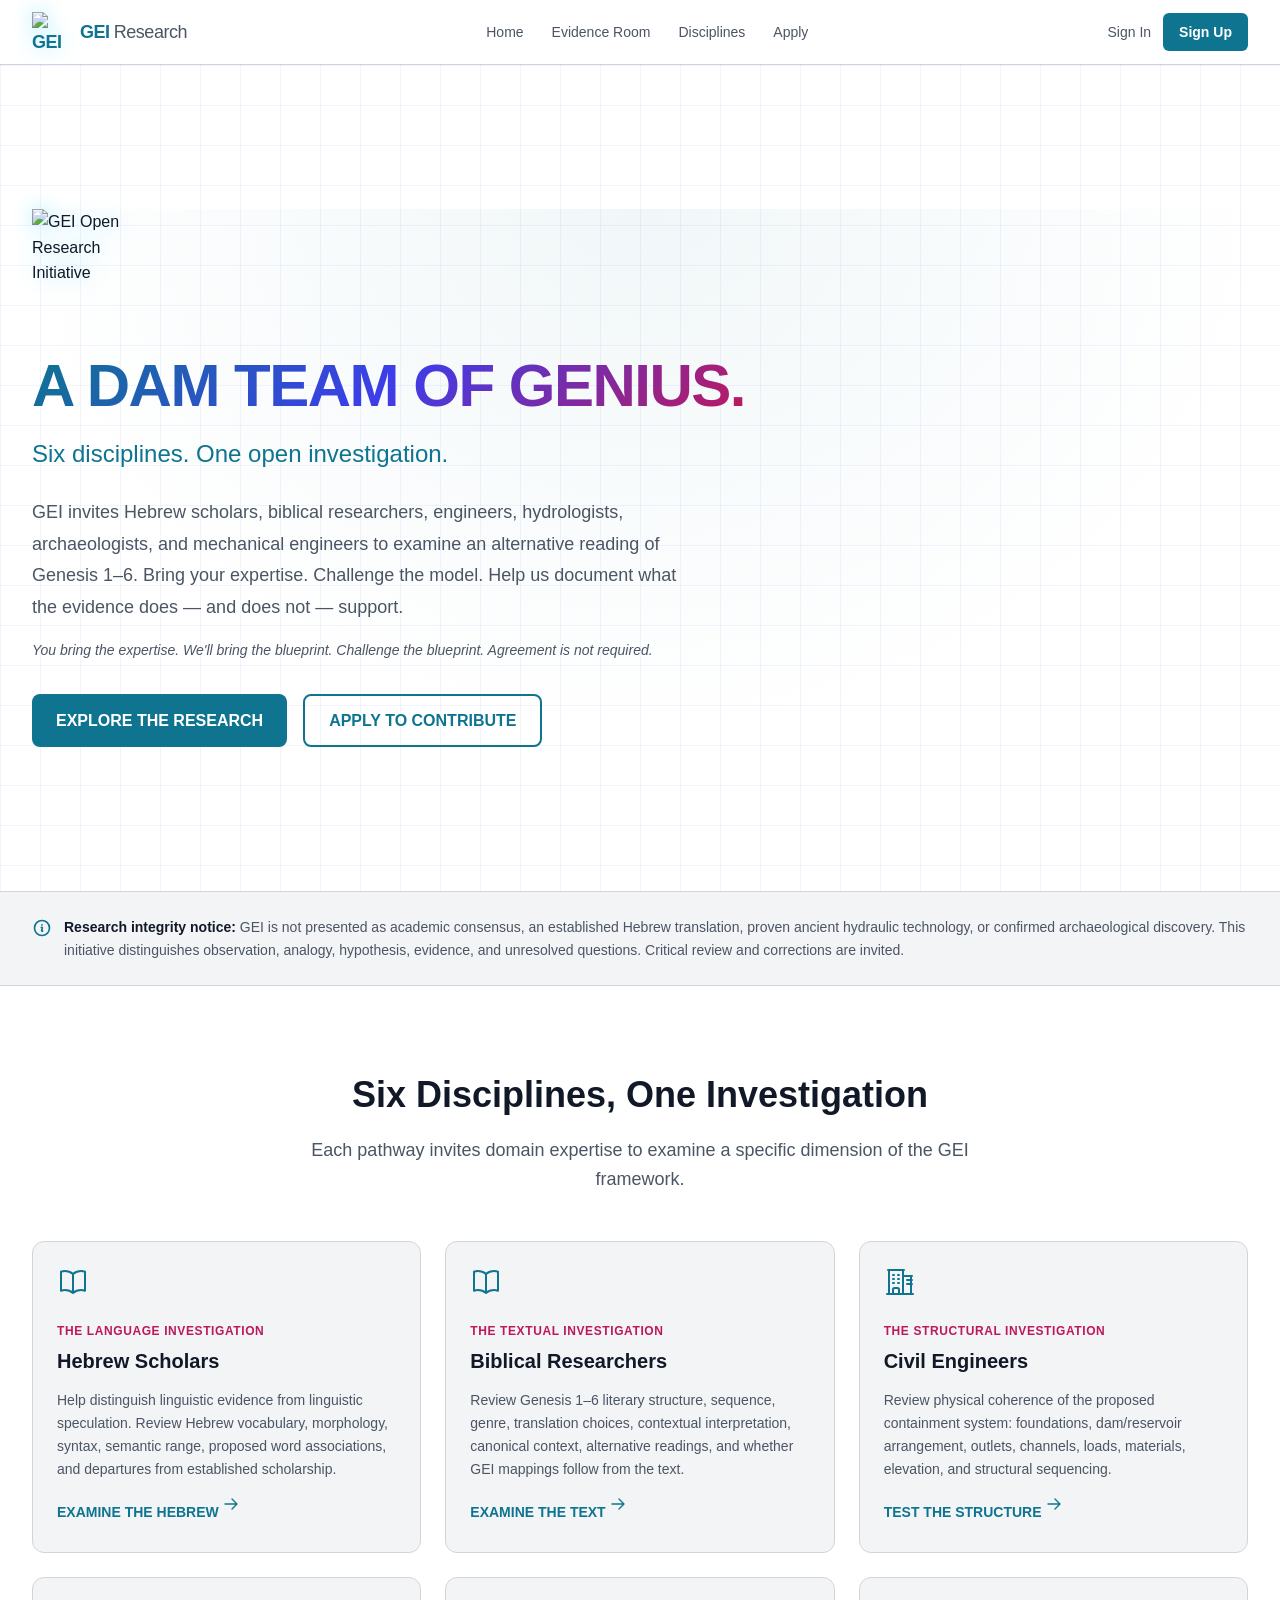
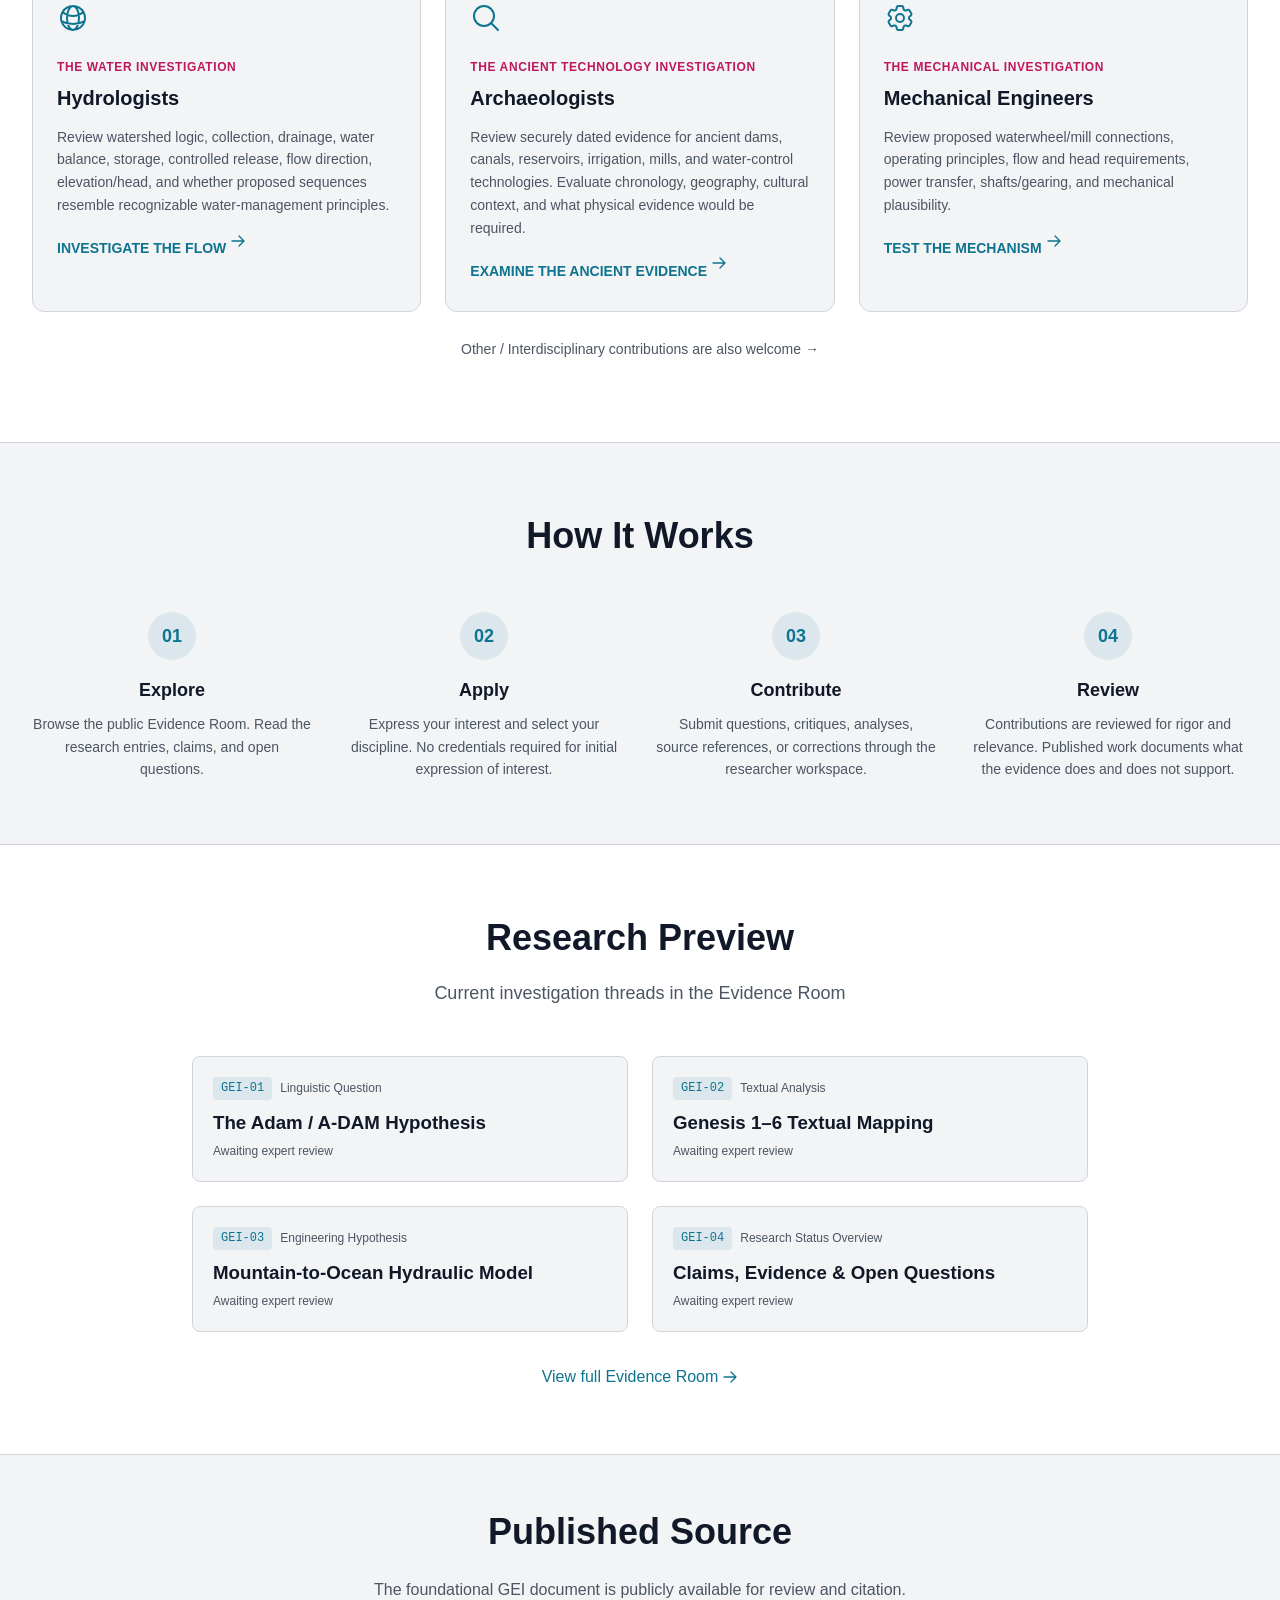
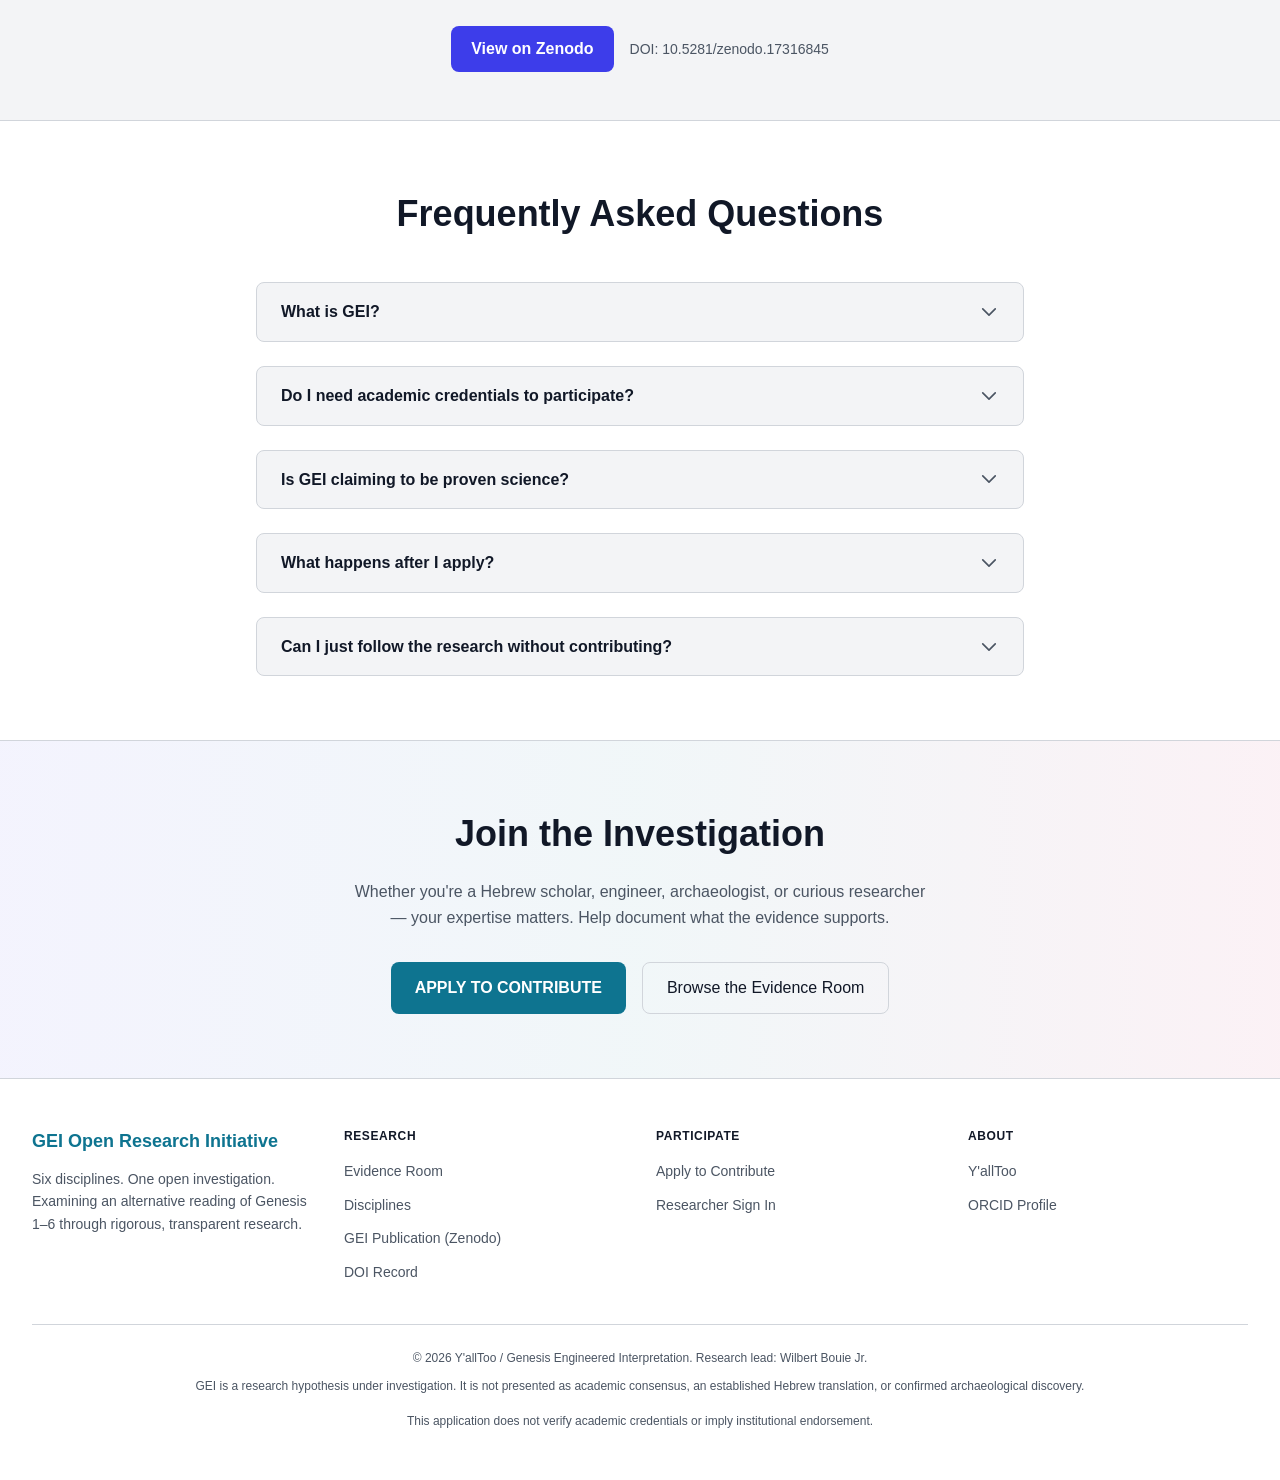
==== index.html @ 79cf3ca1 "Update fmt.Println message from 'Hello' to 'Goodbye'" ====
<!DOCTYPE html>
<html lang="en">
<head>
<meta charset="UTF-8">
<meta name="viewport" content="width=device-width, initial-scale=1.0">
<title>GEI Open Research Initiative</title>
<meta name="description" content="Six disciplines. One open investigation. GEI invites Hebrew scholars, biblical researchers, engineers, hydrologists, archaeologists, and mechanical engineers to examine an alternative reading of Genesis 1-6.">
<style>
*,*::before,*::after{box-sizing:border-box;margin:0;padding:0}
:root{
  --gei-cyan:#0e7490;--gei-blue:#3d3dea;--gei-magenta:#be185d;--gei-soft-pink:#ec4899;
  --gei-near-black:#ffffff;--gei-dark-navy:#f9fafb;--gei-surface:#f3f4f6;
  --gei-surface-light:#e5e7eb;--gei-border:#d1d5db;--gei-text:#111827;--gei-text-muted:#4b5563;
}
body{background:var(--gei-near-black);color:var(--gei-text);font-family:Arial,Helvetica,sans-serif;line-height:1.6;min-height:100vh;display:flex;flex-direction:column}
a{color:inherit;text-decoration:none}
img{max-width:100%;height:auto;display:block}

/* Layout */
.container{max-width:1280px;margin:0 auto;padding:0 1rem}
@media(min-width:640px){.container{padding:0 1.5rem}}
@media(min-width:1024px){.container{padding:0 2rem}}

/* Header */
.header{position:sticky;top:0;z-index:50;background:rgba(255,255,255,.95);backdrop-filter:blur(8px);border-bottom:1px solid var(--gei-border)}
.header-inner{display:flex;align-items:center;justify-content:space-between;height:4rem}
.header-brand{display:flex;align-items:center;gap:.5rem;color:var(--gei-cyan);font-weight:700;font-size:1.125rem;letter-spacing:-.025em}
.header-brand-sub{color:var(--gei-text-muted);font-weight:400;margin-left:.25rem;display:none}
@media(min-width:640px){.header-brand-sub{display:inline}}
.nav{display:none;align-items:center;gap:.25rem}
@media(min-width:768px){.nav{display:flex}}
.nav a{padding:.5rem .75rem;border-radius:.375rem;font-size:.875rem;font-weight:500;color:var(--gei-text-muted);transition:color .15s,background .15s}
.nav a:hover{color:var(--gei-text);background:var(--gei-surface-light)}
.header-auth{display:none;align-items:center;gap:.75rem}
@media(min-width:768px){.header-auth{display:flex}}
.btn-sign-up{padding:.5rem 1rem;background:var(--gei-cyan);color:#fff;font-size:.875rem;font-weight:600;border-radius:.375rem;transition:opacity .15s}
.btn-sign-up:hover{opacity:.9}
.mobile-toggle{display:flex;padding:.5rem;color:var(--gei-text-muted);background:none;border:none;cursor:pointer}
@media(min-width:768px){.mobile-toggle{display:none}}
.mobile-nav{display:none;padding-bottom:1rem;border-top:1px solid var(--gei-border);margin-top:.5rem;padding-top:.5rem}
.mobile-nav.open{display:block}
@media(min-width:768px){.mobile-nav{display:none!important}}
.mobile-nav a{display:block;padding:.5rem .75rem;border-radius:.375rem;font-size:.875rem;font-weight:500;color:var(--gei-text-muted)}
.mobile-nav a:hover{color:var(--gei-text)}
.mobile-auth{margin-top:.75rem;padding-top:.75rem;border-top:1px solid var(--gei-border);display:flex;flex-direction:column;gap:.5rem;padding-left:.75rem;padding-right:.75rem}

/* Blueprint grid */
.blueprint-grid{
  background-image:linear-gradient(rgba(61,61,234,.06) 1px,transparent 1px),linear-gradient(90deg,rgba(61,61,234,.06) 1px,transparent 1px);
  background-size:40px 40px;
}
.flow-lines{position:relative}
.flow-lines::before{content:"";position:absolute;inset:0;background:radial-gradient(ellipse at 50% 0%,rgba(14,116,144,.06) 0%,transparent 70%);pointer-events:none}

/* Gradient text */
.gradient-text{
  background:linear-gradient(135deg,#0e7490,#3d3dea,#be185d);
  -webkit-background-clip:text;-webkit-text-fill-color:transparent;background-clip:text;
}

/* Hero */
.hero{position:relative;overflow:hidden;padding:5rem 0}
@media(min-width:640px){.hero{padding:7rem 0}}
@media(min-width:1024px){.hero{padding:9rem 0}}
.hero-content{max-width:48rem;position:relative;z-index:1}
.hero h1{font-size:2.25rem;font-weight:700;letter-spacing:-.025em;line-height:1.1}
@media(min-width:640px){.hero h1{font-size:3rem}}
@media(min-width:1024px){.hero h1{font-size:3.75rem}}
.hero-sub{margin-top:1rem;font-size:1.25rem;color:var(--gei-cyan);font-weight:500}
@media(min-width:640px){.hero-sub{font-size:1.5rem}}
.hero-desc{margin-top:1.5rem;font-size:1.125rem;color:var(--gei-text-muted);line-height:1.75;max-width:42rem}
.hero-note{margin-top:1rem;font-size:.875rem;color:var(--gei-text-muted);font-style:italic}
.hero-actions{margin-top:2rem;display:flex;flex-direction:column;gap:1rem}
@media(min-width:640px){.hero-actions{flex-direction:row}}
.btn-primary{display:inline-flex;align-items:center;justify-content:center;padding:.75rem 1.5rem;background:var(--gei-cyan);color:#fff;font-weight:700;border-radius:.5rem;transition:opacity .15s;font-size:1rem;border:none;cursor:pointer}
.btn-primary:hover{opacity:.9}
.btn-outline{display:inline-flex;align-items:center;justify-content:center;padding:.75rem 1.5rem;border:2px solid var(--gei-cyan);color:var(--gei-cyan);font-weight:700;border-radius:.5rem;transition:background .15s;font-size:1rem;background:none;cursor:pointer}
.btn-outline:hover{background:rgba(47,210,255,.1)}

/* Integrity notice */
.integrity{background:var(--gei-surface);border-top:1px solid var(--gei-border);border-bottom:1px solid var(--gei-border);padding:1.5rem 0}
.integrity-inner{display:flex;align-items:flex-start;gap:.75rem}
.integrity-inner svg{flex-shrink:0;margin-top:.125rem}
.integrity-inner p{font-size:.875rem;color:var(--gei-text-muted)}
.integrity-inner strong{color:var(--gei-text)}

/* Disciplines grid */
.disciplines{padding:4rem 0}
@media(min-width:640px){.disciplines{padding:5rem 0}}
.section-title{font-size:1.875rem;font-weight:700;text-align:center}
@media(min-width:640px){.section-title{font-size:2.25rem}}
.section-sub{margin-top:.75rem;color:var(--gei-text-muted);font-size:1.125rem;max-width:42rem;margin-left:auto;margin-right:auto;text-align:center}
.grid-3{display:grid;grid-template-columns:1fr;gap:1.5rem;margin-top:3rem}
@media(min-width:640px){.grid-3{grid-template-columns:repeat(2,1fr)}}
@media(min-width:1024px){.grid-3{grid-template-columns:repeat(3,1fr)}}
.discipline-card{display:block;background:var(--gei-surface);border:1px solid var(--gei-border);border-radius:.75rem;padding:1.5rem;transition:transform .2s,box-shadow .2s,border-color .2s}
.discipline-card:hover{transform:translateY(-2px);box-shadow:0 4px 20px rgba(14,116,144,.15);border-color:rgba(14,116,144,.5)}
.discipline-card svg{color:var(--gei-cyan);margin-bottom:1rem}
.discipline-card .subtitle{font-size:.75rem;font-weight:600;text-transform:uppercase;letter-spacing:.05em;color:var(--gei-magenta);margin-bottom:.25rem}
.discipline-card h3{font-size:1.25rem;font-weight:700;margin-bottom:.75rem}
.discipline-card p{font-size:.875rem;color:var(--gei-text-muted);line-height:1.625;margin-bottom:1rem}
.discipline-card .cta{display:inline-flex;align-items:center;font-size:.875rem;font-weight:600;color:var(--gei-cyan)}
.discipline-card:hover .cta{text-decoration:underline}
.discipline-card .cta svg{width:1rem;height:1rem;margin-left:.25rem}
.other-link{text-align:center;margin-top:1.5rem;font-size:.875rem;color:var(--gei-text-muted);transition:color .15s}
.other-link:hover{color:var(--gei-cyan)}

/* How it works */
.how-it-works{padding:4rem 0;background:var(--gei-surface);border-top:1px solid var(--gei-border);border-bottom:1px solid var(--gei-border)}
.steps{display:grid;grid-template-columns:1fr;gap:2rem;margin-top:3rem}
@media(min-width:768px){.steps{grid-template-columns:repeat(4,1fr)}}
.step{text-align:center}
.step-num{display:inline-flex;align-items:center;justify-content:center;width:3rem;height:3rem;border-radius:50%;background:rgba(14,116,144,.1);color:var(--gei-cyan);font-weight:700;font-size:1.125rem;margin-bottom:1rem}
.step h3{font-size:1.125rem;font-weight:600;margin-bottom:.5rem}
.step p{font-size:.875rem;color:var(--gei-text-muted)}

/* Research preview */
.research-preview{padding:4rem 0}
.grid-2{display:grid;grid-template-columns:1fr;gap:1.5rem;max-width:56rem;margin:3rem auto 0}
@media(min-width:768px){.grid-2{grid-template-columns:repeat(2,1fr)}}
.research-card{display:block;background:var(--gei-surface);border:1px solid var(--gei-border);border-radius:.5rem;padding:1.25rem;transition:border-color .15s}
.research-card:hover{border-color:rgba(14,116,144,.5)}
.research-card-header{display:flex;align-items:center;gap:.5rem;margin-bottom:.5rem}
.research-card-code{font-size:.75rem;font-family:monospace;background:rgba(14,116,144,.1);color:var(--gei-cyan);padding:.125rem .5rem;border-radius:.25rem}
.research-card-cat{font-size:.75rem;color:var(--gei-text-muted)}
.research-card h3{font-weight:600}
.research-card .status{font-size:.75rem;color:var(--gei-text-muted);margin-top:.25rem}
.view-all{text-align:center;margin-top:2rem}
.view-all a{display:inline-flex;align-items:center;color:var(--gei-cyan);font-weight:500}
.view-all a:hover{text-decoration:underline}
.view-all svg{width:1rem;height:1rem;margin-left:.25rem}

/* Publication */
.publication{padding:3rem 0;background:var(--gei-surface);border-top:1px solid var(--gei-border);border-bottom:1px solid var(--gei-border);text-align:center}
.publication p{color:var(--gei-text-muted);margin-bottom:1.5rem}
.pub-links{display:flex;flex-direction:column;align-items:center;justify-content:center;gap:1rem}
@media(min-width:640px){.pub-links{flex-direction:row}}
.btn-blue{display:inline-flex;align-items:center;padding:.625rem 1.25rem;background:var(--gei-blue);color:#fff;font-weight:600;border-radius:.5rem;transition:opacity .15s}
.btn-blue:hover{opacity:.9}
.doi-link{font-size:.875rem;color:var(--gei-text-muted);transition:color .15s}
.doi-link:hover{color:var(--gei-cyan)}

/* FAQ */
.faq{padding:4rem 0}
.faq-list{max-width:48rem;margin:2.5rem auto 0;display:flex;flex-direction:column;gap:1.5rem}
details{background:var(--gei-surface);border:1px solid var(--gei-border);border-radius:.5rem;overflow:hidden}
summary{display:flex;align-items:center;justify-content:space-between;padding:1rem 1.5rem;cursor:pointer;font-weight:600;color:var(--gei-text);transition:color .15s;list-style:none}
summary::-webkit-details-marker{display:none}
summary:hover{color:var(--gei-cyan)}
summary svg{width:1.25rem;height:1.25rem;color:var(--gei-text-muted);flex-shrink:0;margin-left:.5rem;transition:transform .2s}
details[open] summary svg{transform:rotate(180deg)}
details .answer{padding:0 1.5rem 1rem;font-size:.875rem;color:var(--gei-text-muted);line-height:1.625}

/* Final CTA */
.final-cta{padding:4rem 0;background:linear-gradient(to right,rgba(61,61,234,.06),rgba(14,116,144,.06),rgba(190,24,93,.06));border-top:1px solid var(--gei-border);text-align:center}
.final-cta p{color:var(--gei-text-muted);margin-bottom:2rem;max-width:36rem;margin-left:auto;margin-right:auto}
.final-cta h2{margin-bottom:1rem}
.final-actions{display:flex;flex-direction:column;gap:1rem;justify-content:center}
@media(min-width:640px){.final-actions{flex-direction:row}}
.btn-ghost{display:inline-flex;align-items:center;justify-content:center;padding:.75rem 1.5rem;border:1px solid var(--gei-border);color:var(--gei-text);font-weight:500;border-radius:.5rem;transition:background .15s;background:none}
.btn-ghost:hover{background:var(--gei-surface)}

/* Footer */
.footer{background:var(--gei-near-black);border-top:1px solid var(--gei-border);margin-top:auto;padding:3rem 0}
.footer-grid{display:grid;grid-template-columns:1fr;gap:2rem}
@media(min-width:640px){.footer-grid{grid-template-columns:repeat(2,1fr)}}
@media(min-width:1024px){.footer-grid{grid-template-columns:repeat(4,1fr)}}
.footer h3{color:var(--gei-cyan);font-weight:700;font-size:1.125rem;margin-bottom:.75rem}
.footer h4{color:var(--gei-text);font-weight:600;font-size:.75rem;text-transform:uppercase;letter-spacing:.05em;margin-bottom:.75rem}
.footer p,.footer a{font-size:.875rem;color:var(--gei-text-muted);line-height:1.625}
.footer ul{list-style:none;display:flex;flex-direction:column;gap:.5rem}
.footer a:hover{color:var(--gei-cyan)}
.footer-bottom{margin-top:2.5rem;padding-top:1.5rem;border-top:1px solid var(--gei-border)}
.footer-bottom p{font-size:.75rem;color:var(--gei-text-muted);text-align:center}
.footer-bottom a{color:var(--gei-cyan)}
.footer-bottom a:hover{text-decoration:underline}

/* Logo */
.logo{display:inline-flex;align-items:center;justify-content:center;flex-shrink:0}
.logo img{object-fit:contain}
.logo-sm img{width:40px;height:40px}
.logo-lg img{width:120px;height:120px}

/* Logo animations */
@keyframes glow-pulse{
  0%,100%{filter:drop-shadow(0 0 6px rgba(47,210,255,.3));transform:scale(1)}
  50%{filter:drop-shadow(0 0 20px rgba(47,210,255,.8));transform:scale(1.04)}
}
@keyframes float{
  0%,100%{transform:translateY(0)}
  50%{transform:translateY(-8px)}
}
@keyframes shimmer{
  0%,100%{filter:drop-shadow(0 0 4px rgba(243,16,186,.3)) brightness(1)}
  50%{filter:drop-shadow(0 0 16px rgba(243,16,186,.7)) brightness(1.15)}
}
@keyframes breathe{
  0%,100%{transform:scale(1);filter:drop-shadow(0 0 4px rgba(61,61,234,.3))}
  50%{transform:scale(1.06);filter:drop-shadow(0 0 14px rgba(61,61,234,.6))}
}
@keyframes slide-up{
  0%{transform:translateY(24px);opacity:0}
  100%{transform:translateY(0);opacity:1}
}
@keyframes water-glint{
  0%,100%{transform:translateY(0) scale(1);filter:drop-shadow(0 0 5px rgba(47,210,255,.24))}
  50%{transform:translateY(-3px) scale(1.025);filter:drop-shadow(0 0 15px rgba(47,210,255,.58))}
}
@keyframes halo-drift{
  0%,100%{transform:translateY(0) rotate(-1deg);filter:drop-shadow(0 0 5px rgba(61,61,234,.28))}
  50%{transform:translateY(-4px) rotate(1deg);filter:drop-shadow(0 0 13px rgba(255,157,242,.42))}
}
@keyframes ripple-breathe{
  0%,100%{transform:scale(1);filter:drop-shadow(0 0 4px rgba(47,210,255,.2))}
  50%{transform:scale(1.035);filter:drop-shadow(0 0 17px rgba(47,210,255,.52))}
}
@media(prefers-reduced-motion:reduce){
  [data-logo-effect]{animation:none!important;transform:none!important;transition:none!important;filter:none!important}
}

/* Scrollbar */
::-webkit-scrollbar{width:8px}
::-webkit-scrollbar-track{background:#f9fafb}
::-webkit-scrollbar-thumb{background:#d1d5db;border-radius:4px}
::-webkit-scrollbar-thumb:hover{background:#9ca3af}
</style>
</head>
<body>

<!-- Header -->
<header class="header">
  <div class="container header-inner">
    <a href="#" class="header-brand">
      <span class="logo logo-sm" data-logo-effect="pending"><img src="https://assets.zyrosite.com/YZ9jg46Bljs5wOZR/gei-open-research-YdUCaa1Wafpd7vkJ.png" alt="GEI Logo" width="40" height="40"></span>
      <span>GEI<span class="header-brand-sub">Research</span></span>
    </a>
    <nav class="nav">
      <a href="#">Home</a>
      <a href="#research-preview">Evidence Room</a>
      <a href="#disciplines">Disciplines</a>
      <a href="#final-cta">Apply</a>
    </nav>
    <div class="header-auth">
      <a href="#" style="font-size:.875rem;color:var(--gei-text-muted)">Sign In</a>
      <a href="#" class="btn-sign-up">Sign Up</a>
    </div>
    <button class="mobile-toggle" aria-label="Toggle menu" onclick="document.getElementById('mobile-nav').classList.toggle('open')">
      <svg width="24" height="24" fill="none" viewBox="0 0 24 24" stroke="currentColor"><path stroke-linecap="round" stroke-linejoin="round" stroke-width="2" d="M4 6h16M4 12h16M4 18h16"/></svg>
    </button>
  </div>
  <div class="container">
    <nav id="mobile-nav" class="mobile-nav">
      <a href="#">Home</a>
      <a href="#research-preview">Evidence Room</a>
      <a href="#disciplines">Disciplines</a>
      <a href="#final-cta">Apply</a>
      <div class="mobile-auth">
        <a href="#" style="font-size:.875rem;color:var(--gei-text-muted)">Sign In</a>
        <a href="#" class="btn-sign-up" style="text-align:center">Sign Up</a>
      </div>
    </nav>
  </div>
</header>

<main>
  <!-- Hero -->
  <section class="hero blueprint-grid">
    <div class="flow-lines">
      <div class="container">
        <div class="hero-content">
          <div style="margin-bottom:1.5rem">
            <span class="logo logo-lg" data-logo-effect="pending"><img src="https://assets.zyrosite.com/YZ9jg46Bljs5wOZR/gei-open-research-YdUCaa1Wafpd7vkJ.png" alt="GEI Open Research Initiative" width="120" height="120"></span>
          </div>
          <h1><span class="gradient-text">A DAM TEAM OF GENIUS.</span></h1>
          <p class="hero-sub">Six disciplines. One open investigation.</p>
          <p class="hero-desc">GEI invites Hebrew scholars, biblical researchers, engineers, hydrologists, archaeologists, and mechanical engineers to examine an alternative reading of Genesis 1&ndash;6. Bring your expertise. Challenge the model. Help us document what the evidence does &mdash; and does not &mdash; support.</p>
          <p class="hero-note">You bring the expertise. We'll bring the blueprint. Challenge the blueprint. Agreement is not required.</p>
          <div class="hero-actions">
            <a href="#research-preview" class="btn-primary">EXPLORE THE RESEARCH</a>
            <a href="#final-cta" class="btn-outline">APPLY TO CONTRIBUTE</a>
          </div>
        </div>
      </div>
    </div>
  </section>

  <!-- Integrity Notice -->
  <section class="integrity">
    <div class="container">
      <div class="integrity-inner">
        <svg width="20" height="20" fill="none" viewBox="0 0 24 24" stroke="#0e7490" stroke-width="2"><path stroke-linecap="round" stroke-linejoin="round" d="M11.25 11.25l.041-.02a.75.75 0 011.063.852l-.708 2.836a.75.75 0 001.063.853l.041-.021M21 12a9 9 0 11-18 0 9 9 0 0118 0zm-9-3.75h.008v.008H12V8.25z"/></svg>
        <p><strong>Research integrity notice:</strong> GEI is not presented as academic consensus, an established Hebrew translation, proven ancient hydraulic technology, or confirmed archaeological discovery. This initiative distinguishes observation, analogy, hypothesis, evidence, and unresolved questions. Critical review and corrections are invited.</p>
      </div>
    </div>
  </section>

  <!-- Six Disciplines -->
  <section class="disciplines" id="disciplines">
    <div class="container">
      <h2 class="section-title">Six Disciplines, One Investigation</h2>
      <p class="section-sub">Each pathway invites domain expertise to examine a specific dimension of the GEI framework.</p>
      <div class="grid-3">

        <a href="#final-cta" class="discipline-card">
          <svg width="32" height="32" fill="none" viewBox="0 0 24 24" stroke="currentColor" stroke-width="1.5"><path stroke-linecap="round" stroke-linejoin="round" d="M12 6.042A8.967 8.967 0 006 3.75c-1.052 0-2.062.18-3 .512v14.25A8.987 8.987 0 016 18c2.305 0 4.408.867 6 2.292m0-14.25a8.966 8.966 0 016-2.292c1.052 0 2.062.18 3 .512v14.25A8.987 8.987 0 0018 18a8.967 8.967 0 00-6 2.292m0-14.25v14.25"/></svg>
          <p class="subtitle">THE LANGUAGE INVESTIGATION</p>
          <h3>Hebrew Scholars</h3>
          <p>Help distinguish linguistic evidence from linguistic speculation. Review Hebrew vocabulary, morphology, syntax, semantic range, proposed word associations, and departures from established scholarship.</p>
          <span class="cta">EXAMINE THE HEBREW <svg viewBox="0 0 24 24" fill="none" stroke="currentColor" stroke-width="2"><path stroke-linecap="round" stroke-linejoin="round" d="M13.5 4.5L21 12m0 0l-7.5 7.5M21 12H3"/></svg></span>
        </a>

        <a href="#final-cta" class="discipline-card">
          <svg width="32" height="32" fill="none" viewBox="0 0 24 24" stroke="currentColor" stroke-width="1.5"><path stroke-linecap="round" stroke-linejoin="round" d="M12 6.042A8.967 8.967 0 006 3.75c-1.052 0-2.062.18-3 .512v14.25A8.987 8.987 0 016 18c2.305 0 4.408.867 6 2.292m0-14.25a8.966 8.966 0 016-2.292c1.052 0 2.062.18 3 .512v14.25A8.987 8.987 0 0018 18a8.967 8.967 0 00-6 2.292m0-14.25v14.25"/></svg>
          <p class="subtitle">THE TEXTUAL INVESTIGATION</p>
          <h3>Biblical Researchers</h3>
          <p>Review Genesis 1&ndash;6 literary structure, sequence, genre, translation choices, contextual interpretation, canonical context, alternative readings, and whether GEI mappings follow from the text.</p>
          <span class="cta">EXAMINE THE TEXT <svg viewBox="0 0 24 24" fill="none" stroke="currentColor" stroke-width="2"><path stroke-linecap="round" stroke-linejoin="round" d="M13.5 4.5L21 12m0 0l-7.5 7.5M21 12H3"/></svg></span>
        </a>

        <a href="#final-cta" class="discipline-card">
          <svg width="32" height="32" fill="none" viewBox="0 0 24 24" stroke="currentColor" stroke-width="1.5"><path stroke-linecap="round" stroke-linejoin="round" d="M2.25 21h19.5m-18-18v18m10.5-18v18m6-13.5V21M6.75 6.75h.75m-.75 3h.75m-.75 3h.75m3-6h.75m-.75 3h.75m-.75 3h.75M6.75 21v-3.375c0-.621.504-1.125 1.125-1.125h2.25c.621 0 1.125.504 1.125 1.125V21M3 3h12m-.75 4.5H21m-3.75 3H21m-3.75 3H21"/></svg>
          <p class="subtitle">THE STRUCTURAL INVESTIGATION</p>
          <h3>Civil Engineers</h3>
          <p>Review physical coherence of the proposed containment system: foundations, dam/reservoir arrangement, outlets, channels, loads, materials, elevation, and structural sequencing.</p>
          <span class="cta">TEST THE STRUCTURE <svg viewBox="0 0 24 24" fill="none" stroke="currentColor" stroke-width="2"><path stroke-linecap="round" stroke-linejoin="round" d="M13.5 4.5L21 12m0 0l-7.5 7.5M21 12H3"/></svg></span>
        </a>

        <a href="#final-cta" class="discipline-card">
          <svg width="32" height="32" fill="none" viewBox="0 0 24 24" stroke="currentColor" stroke-width="1.5"><path stroke-linecap="round" stroke-linejoin="round" d="M12 21a9.004 9.004 0 008.716-6.747M12 21a9.004 9.004 0 01-8.716-6.747M12 21c2.485 0 4.5-4.03 4.5-9S14.485 3 12 3m0 18c-2.485 0-4.5-4.03-4.5-9S9.515 3 12 3m0 0a8.997 8.997 0 017.843 4.582M12 3a8.997 8.997 0 00-7.843 4.582m15.686 0A11.953 11.953 0 0112 10.5c-2.998 0-5.74-1.1-7.843-2.918m15.686 0A8.959 8.959 0 0121 12c0 .778-.099 1.533-.284 2.253m0 0A17.919 17.919 0 0112 16.5a17.92 17.92 0 01-8.716-2.247m0 0A9.015 9.015 0 013 12c0-1.605.42-3.113 1.157-4.418"/></svg>
          <p class="subtitle">THE WATER INVESTIGATION</p>
          <h3>Hydrologists</h3>
          <p>Review watershed logic, collection, drainage, water balance, storage, controlled release, flow direction, elevation/head, and whether proposed sequences resemble recognizable water-management principles.</p>
          <span class="cta">INVESTIGATE THE FLOW <svg viewBox="0 0 24 24" fill="none" stroke="currentColor" stroke-width="2"><path stroke-linecap="round" stroke-linejoin="round" d="M13.5 4.5L21 12m0 0l-7.5 7.5M21 12H3"/></svg></span>
        </a>

        <a href="#final-cta" class="discipline-card">
          <svg width="32" height="32" fill="none" viewBox="0 0 24 24" stroke="currentColor" stroke-width="1.5"><path stroke-linecap="round" stroke-linejoin="round" d="M21 21l-5.197-5.197m0 0A7.5 7.5 0 105.196 5.196a7.5 7.5 0 0010.607 10.607z"/></svg>
          <p class="subtitle">THE ANCIENT TECHNOLOGY INVESTIGATION</p>
          <h3>Archaeologists</h3>
          <p>Review securely dated evidence for ancient dams, canals, reservoirs, irrigation, mills, and water-control technologies. Evaluate chronology, geography, cultural context, and what physical evidence would be required.</p>
          <span class="cta">EXAMINE THE ANCIENT EVIDENCE <svg viewBox="0 0 24 24" fill="none" stroke="currentColor" stroke-width="2"><path stroke-linecap="round" stroke-linejoin="round" d="M13.5 4.5L21 12m0 0l-7.5 7.5M21 12H3"/></svg></span>
        </a>

        <a href="#final-cta" class="discipline-card">
          <svg width="32" height="32" fill="none" viewBox="0 0 24 24" stroke="currentColor" stroke-width="1.5"><path stroke-linecap="round" stroke-linejoin="round" d="M9.594 3.94c.09-.542.56-.94 1.11-.94h2.593c.55 0 1.02.398 1.11.94l.213 1.281c.063.374.313.686.645.87.074.04.147.083.22.127.325.196.72.257 1.075.124l1.217-.456a1.125 1.125 0 011.37.49l1.296 2.247a1.125 1.125 0 01-.26 1.431l-1.003.827c-.293.241-.438.613-.43.992a7.723 7.723 0 010 .255c-.008.378.137.75.43.991l1.004.827c.424.35.534.955.26 1.43l-1.298 2.247a1.125 1.125 0 01-1.369.491l-1.217-.456c-.355-.133-.75-.072-1.076.124a6.47 6.47 0 01-.22.128c-.331.183-.581.495-.644.869l-.213 1.281c-.09.543-.56.941-1.11.941h-2.594c-.55 0-1.019-.398-1.11-.94l-.213-1.281c-.062-.374-.312-.686-.644-.87a6.52 6.52 0 01-.22-.127c-.325-.196-.72-.257-1.076-.124l-1.217.456a1.125 1.125 0 01-1.369-.49l-1.297-2.247a1.125 1.125 0 01.26-1.431l1.004-.827c.292-.24.437-.613.43-.991a6.932 6.932 0 010-.255c.007-.38-.138-.751-.43-.992l-1.004-.827a1.125 1.125 0 01-.26-1.43l1.297-2.247a1.125 1.125 0 011.37-.491l1.216.456c.356.133.751.072 1.076-.124.072-.044.146-.086.22-.128.332-.183.582-.495.644-.869l.214-1.28z"/><path stroke-linecap="round" stroke-linejoin="round" d="M15 12a3 3 0 11-6 0 3 3 0 016 0z"/></svg>
          <p class="subtitle">THE MECHANICAL INVESTIGATION</p>
          <h3>Mechanical Engineers</h3>
          <p>Review proposed waterwheel/mill connections, operating principles, flow and head requirements, power transfer, shafts/gearing, and mechanical plausibility.</p>
          <span class="cta">TEST THE MECHANISM <svg viewBox="0 0 24 24" fill="none" stroke="currentColor" stroke-width="2"><path stroke-linecap="round" stroke-linejoin="round" d="M13.5 4.5L21 12m0 0l-7.5 7.5M21 12H3"/></svg></span>
        </a>

      </div>
      <div style="text-align:center;margin-top:1.5rem">
        <a href="#final-cta" class="other-link">Other / Interdisciplinary contributions are also welcome &rarr;</a>
      </div>
    </div>
  </section>

  <!-- How It Works -->
  <section class="how-it-works">
    <div class="container">
      <h2 class="section-title">How It Works</h2>
      <div class="steps">
        <div class="step"><div class="step-num">01</div><h3>Explore</h3><p>Browse the public Evidence Room. Read the research entries, claims, and open questions.</p></div>
        <div class="step"><div class="step-num">02</div><h3>Apply</h3><p>Express your interest and select your discipline. No credentials required for initial expression of interest.</p></div>
        <div class="step"><div class="step-num">03</div><h3>Contribute</h3><p>Submit questions, critiques, analyses, source references, or corrections through the researcher workspace.</p></div>
        <div class="step"><div class="step-num">04</div><h3>Review</h3><p>Contributions are reviewed for rigor and relevance. Published work documents what the evidence does and does not support.</p></div>
      </div>
    </div>
  </section>

  <!-- Research Preview -->
  <section class="research-preview" id="research-preview">
    <div class="container">
      <h2 class="section-title">Research Preview</h2>
      <p class="section-sub">Current investigation threads in the Evidence Room</p>
      <div class="grid-2">
        <a href="#" class="research-card"><div class="research-card-header"><span class="research-card-code">GEI-01</span><span class="research-card-cat">Linguistic Question</span></div><h3>The Adam / A-DAM Hypothesis</h3><p class="status">Awaiting expert review</p></a>
        <a href="#" class="research-card"><div class="research-card-header"><span class="research-card-code">GEI-02</span><span class="research-card-cat">Textual Analysis</span></div><h3>Genesis 1&ndash;6 Textual Mapping</h3><p class="status">Awaiting expert review</p></a>
        <a href="#" class="research-card"><div class="research-card-header"><span class="research-card-code">GEI-03</span><span class="research-card-cat">Engineering Hypothesis</span></div><h3>Mountain-to-Ocean Hydraulic Model</h3><p class="status">Awaiting expert review</p></a>
        <a href="#" class="research-card"><div class="research-card-header"><span class="research-card-code">GEI-04</span><span class="research-card-cat">Research Status Overview</span></div><h3>Claims, Evidence &amp; Open Questions</h3><p class="status">Awaiting expert review</p></a>
      </div>
      <div class="view-all"><a href="#">View full Evidence Room <svg viewBox="0 0 24 24" fill="none" stroke="currentColor" stroke-width="2"><path stroke-linecap="round" stroke-linejoin="round" d="M13.5 4.5L21 12m0 0l-7.5 7.5M21 12H3"/></svg></a></div>
    </div>
  </section>

  <!-- Publication -->
  <section class="publication">
    <div class="container">
      <h2 class="section-title" style="margin-bottom:1rem">Published Source</h2>
      <p>The foundational GEI document is publicly available for review and citation.</p>
      <div class="pub-links">
        <a href="https://zenodo.org/records/17316846" target="_blank" rel="noopener noreferrer" class="btn-blue">View on Zenodo</a>
        <a href="https://doi.org/10.5281/zenodo.17316845" target="_blank" rel="noopener noreferrer" class="doi-link">DOI: 10.5281/zenodo.17316845</a>
      </div>
    </div>
  </section>

  <!-- FAQ -->
  <section class="faq">
    <div class="container">
      <h2 class="section-title">Frequently Asked Questions</h2>
      <div class="faq-list">
        <details><summary>What is GEI? <svg viewBox="0 0 24 24" fill="none" stroke="currentColor" stroke-width="2"><path stroke-linecap="round" stroke-linejoin="round" d="M19.5 8.25l-7.5 7.5-7.5-7.5"/></svg></summary><div class="answer">Genesis Engineered Interpretation (GEI) is an alternative interpretive framework that examines Genesis 1&ndash;6 through proposed linguistic, textual, hydraulic, archaeological, and mechanical-engineering comparisons. It is a research hypothesis, not an established academic position.</div></details>
        <details><summary>Do I need academic credentials to participate? <svg viewBox="0 0 24 24" fill="none" stroke="currentColor" stroke-width="2"><path stroke-linecap="round" stroke-linejoin="round" d="M19.5 8.25l-7.5 7.5-7.5-7.5"/></svg></summary><div class="answer">No institutional affiliation or formal credentials are required to express interest. We welcome independent researchers, professionals, students, and curious minds. However, technical contributions will be evaluated on their merits and methodology.</div></details>
        <details><summary>Is GEI claiming to be proven science? <svg viewBox="0 0 24 24" fill="none" stroke="currentColor" stroke-width="2"><path stroke-linecap="round" stroke-linejoin="round" d="M19.5 8.25l-7.5 7.5-7.5-7.5"/></svg></summary><div class="answer">No. GEI distinguishes between observations, analogies, hypotheses, and evidence. The initiative exists specifically to invite critical examination &mdash; agreement is not required or expected.</div></details>
        <details><summary>What happens after I apply? <svg viewBox="0 0 24 24" fill="none" stroke="currentColor" stroke-width="2"><path stroke-linecap="round" stroke-linejoin="round" d="M19.5 8.25l-7.5 7.5-7.5-7.5"/></svg></summary><div class="answer">Applications are reviewed by the research team. You'll receive a status update and, if accepted, access to the contributor workspace where you can submit analyses, questions, critiques, and references.</div></details>
        <details><summary>Can I just follow the research without contributing? <svg viewBox="0 0 24 24" fill="none" stroke="currentColor" stroke-width="2"><path stroke-linecap="round" stroke-linejoin="round" d="M19.5 8.25l-7.5 7.5-7.5-7.5"/></svg></summary><div class="answer">Yes. The Evidence Room and research library are publicly accessible. You can also select a "follow the research" option when expressing interest.</div></details>
      </div>
    </div>
  </section>

  <!-- Final CTA -->
  <section class="final-cta" id="final-cta">
    <div class="container">
      <h2 class="section-title">Join the Investigation</h2>
      <p>Whether you're a Hebrew scholar, engineer, archaeologist, or curious researcher &mdash; your expertise matters. Help document what the evidence supports.</p>
      <div class="final-actions">
        <a href="https://github.com/jawa-dam/GEI-Open-Research-Initiative" target="_blank" rel="noopener noreferrer" class="btn-primary">APPLY TO CONTRIBUTE</a>
        <a href="#research-preview" class="btn-ghost">Browse the Evidence Room</a>
      </div>
    </div>
  </section>
</main>

<!-- Footer -->
<footer class="footer">
  <div class="container">
    <div class="footer-grid">
      <div>
        <h3>GEI Open Research Initiative</h3>
        <p>Six disciplines. One open investigation. Examining an alternative reading of Genesis 1&ndash;6 through rigorous, transparent research.</p>
      </div>
      <div>
        <h4>Research</h4>
        <ul>
          <li><a href="#research-preview">Evidence Room</a></li>
          <li><a href="#disciplines">Disciplines</a></li>
          <li><a href="https://zenodo.org/records/17316846" target="_blank" rel="noopener noreferrer">GEI Publication (Zenodo)</a></li>
          <li><a href="https://doi.org/10.5281/zenodo.17316845" target="_blank" rel="noopener noreferrer">DOI Record</a></li>
        </ul>
      </div>
      <div>
        <h4>Participate</h4>
        <ul>
          <li><a href="#final-cta">Apply to Contribute</a></li>
          <li><a href="#">Researcher Sign In</a></li>
        </ul>
      </div>
      <div>
        <h4>About</h4>
        <ul>
          <li><a href="https://yalltoo.com" target="_blank" rel="noopener noreferrer">Y'allToo</a></li>
          <li><a href="https://orcid.org/0009-0008-1147-5913" target="_blank" rel="noopener noreferrer">ORCID Profile</a></li>
        </ul>
      </div>
    </div>
    <div class="footer-bottom">
      <p>&copy; 2026 Y'allToo / Genesis Engineered Interpretation. Research lead: Wilbert Bouie Jr.</p>
      <p style="margin-top:.5rem">GEI is a research hypothesis under investigation. It is not presented as academic consensus, an established Hebrew translation, or confirmed archaeological discovery.</p>
      <p style="margin-top:1rem">This application does not verify academic credentials or imply institutional endorsement.</p>
    </div>
  </div>
</footer>

<script>
(function(){
  var effects = [
    { name:"cyan-glow", animation:"glow-pulse 3.4s ease-in-out infinite", filter:"drop-shadow(0 0 10px rgba(47,210,255,0.42))" },
    { name:"gentle-float", animation:"float 5s ease-in-out infinite", filter:"" },
    { name:"water-shimmer", animation:"shimmer 3.2s ease-in-out infinite", filter:"drop-shadow(0 0 7px rgba(47,210,255,0.34))" },
    { name:"soft-breathe", animation:"breathe 5.5s ease-in-out infinite", filter:"drop-shadow(0 0 9px rgba(61,61,234,0.38))" },
    { name:"water-current", animation:"water-glint 4.5s ease-in-out infinite", filter:"" },
    { name:"halo-drift", animation:"halo-drift 6s ease-in-out infinite", filter:"" },
    { name:"ripple", animation:"ripple-breathe 4.8s ease-in-out infinite", filter:"" },
    { name:"arrival", animation:"slide-up 0.9s cubic-bezier(0.16,1,0.3,1) both", filter:"drop-shadow(0 0 7px rgba(47,210,255,0.3))" }
  ];
  var pick = effects[Math.floor(Math.random() * effects.length)];
  var logos = document.querySelectorAll("[data-logo-effect]");
  for (var i = 0; i < logos.length; i++) {
    logos[i].style.animation = pick.animation;
    if (pick.filter) logos[i].style.filter = pick.filter;
    logos[i].setAttribute("data-logo-effect", pick.name);
  }
})();
</script>
</body>
</html>
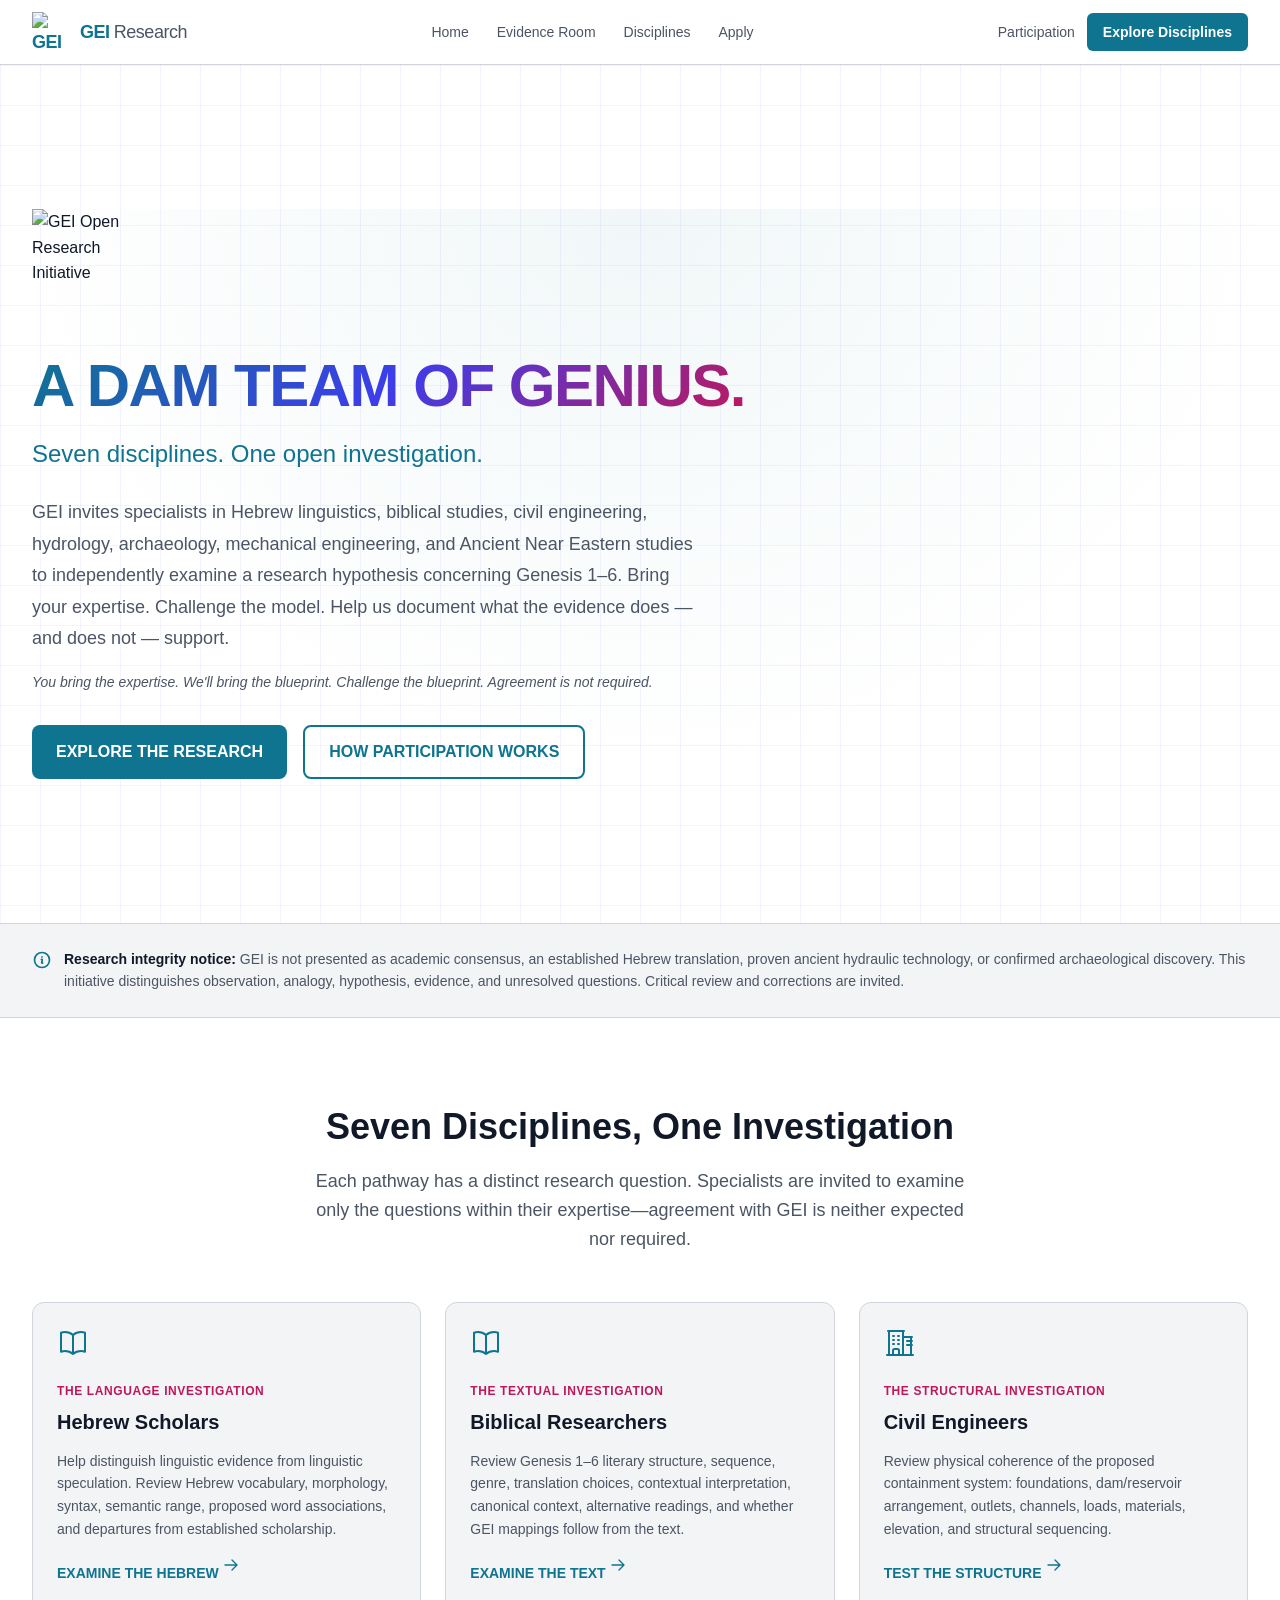
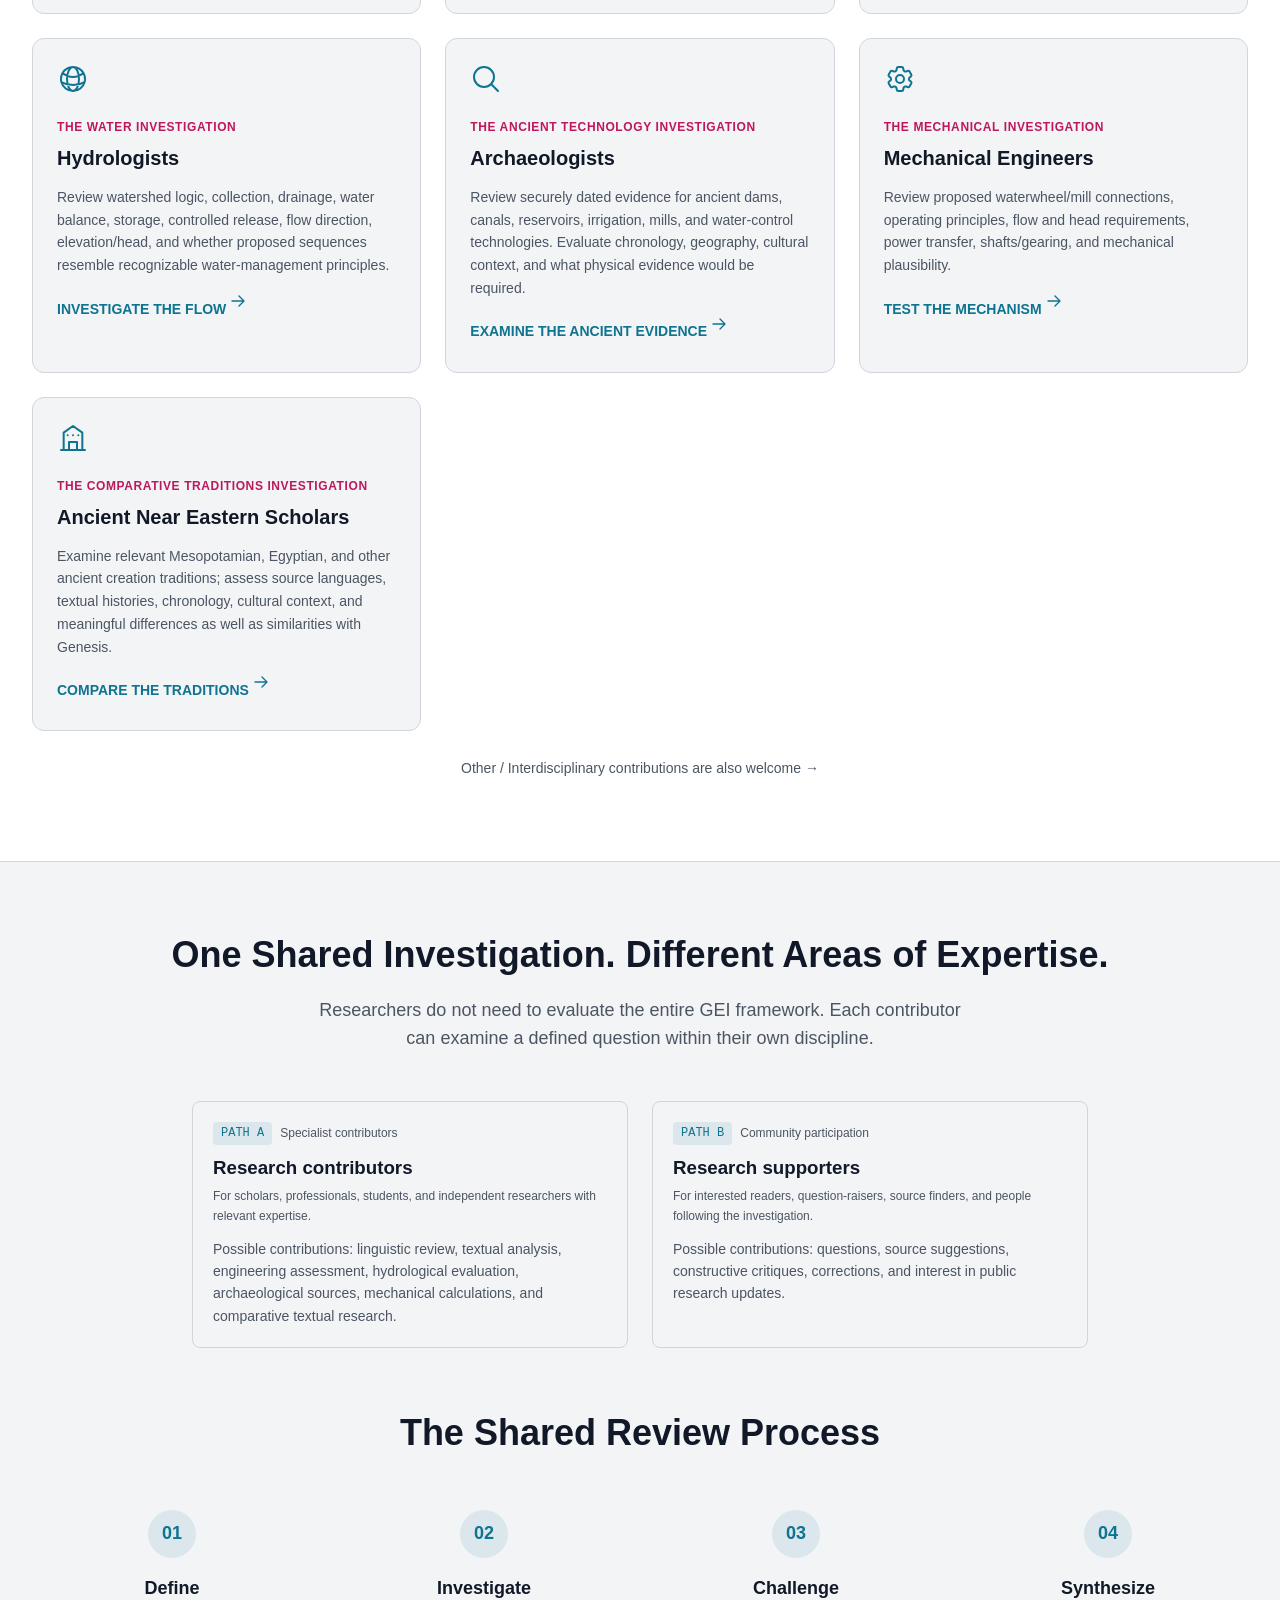
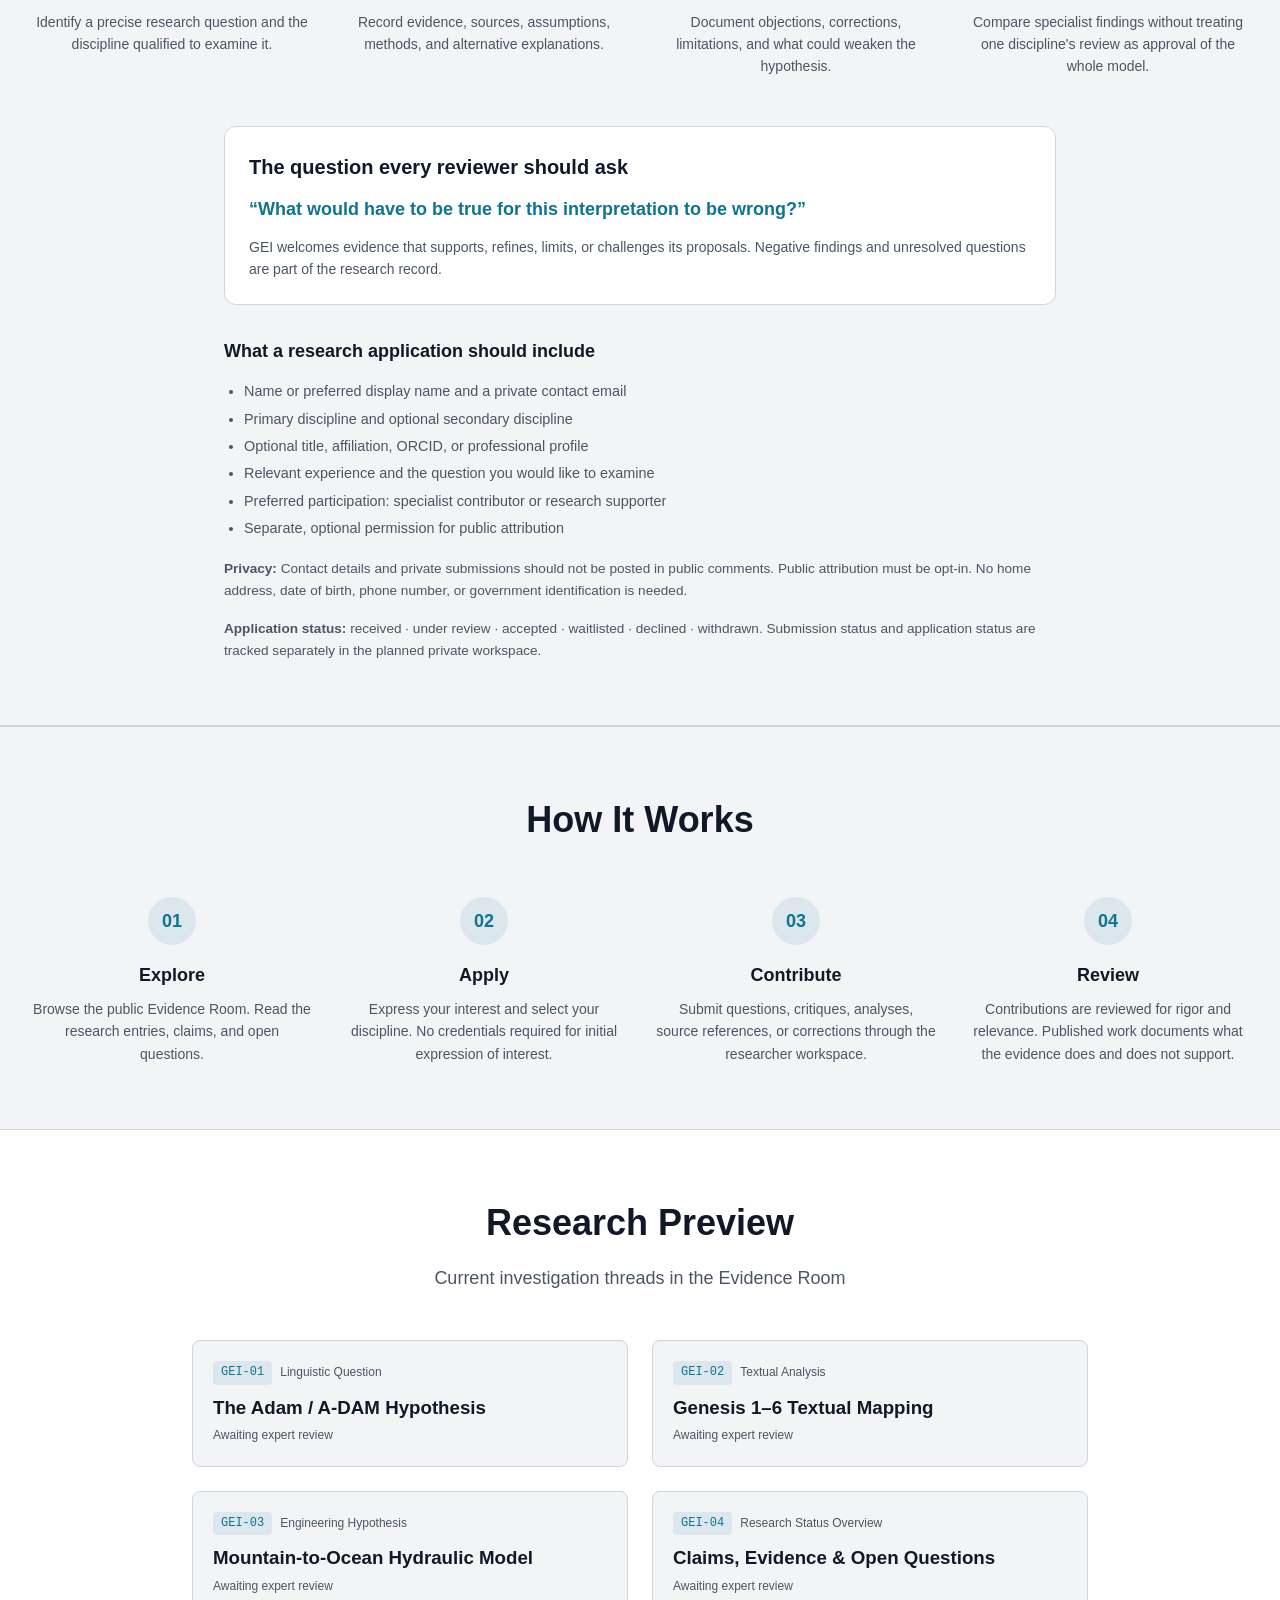
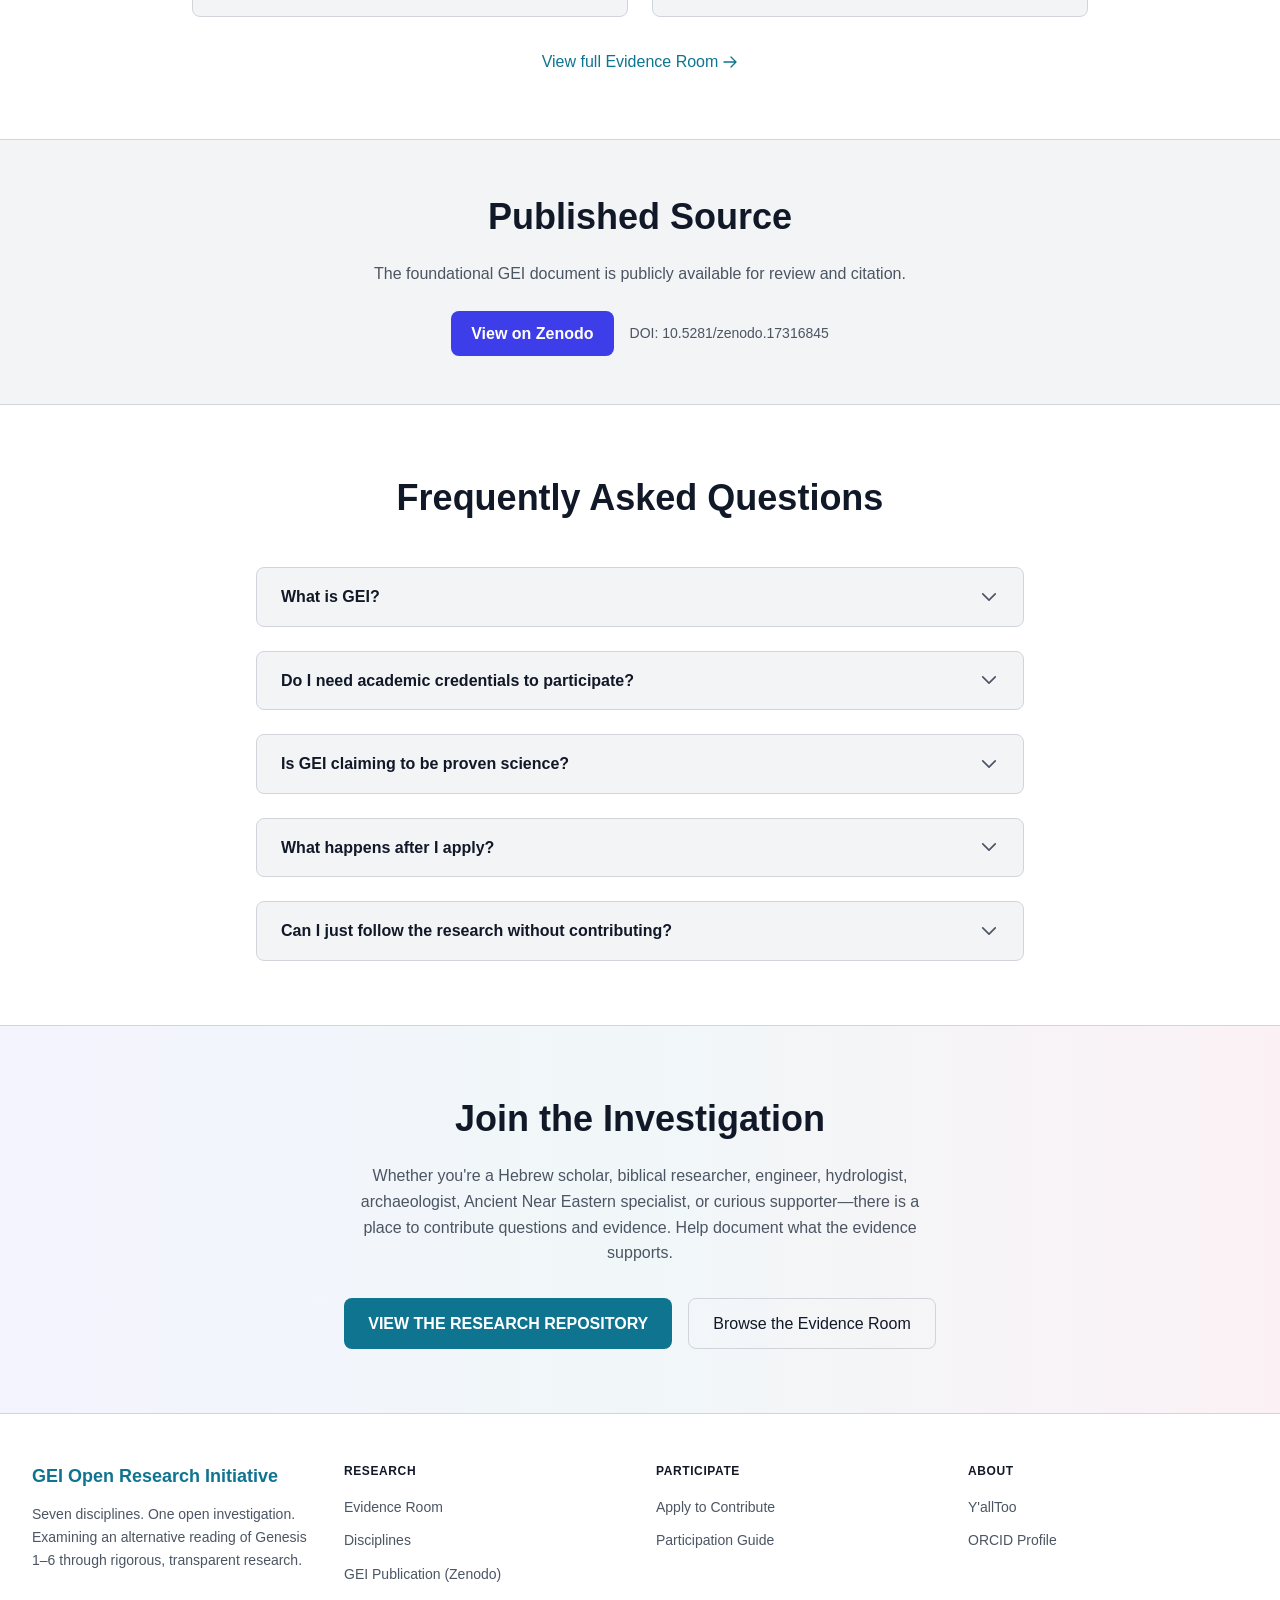
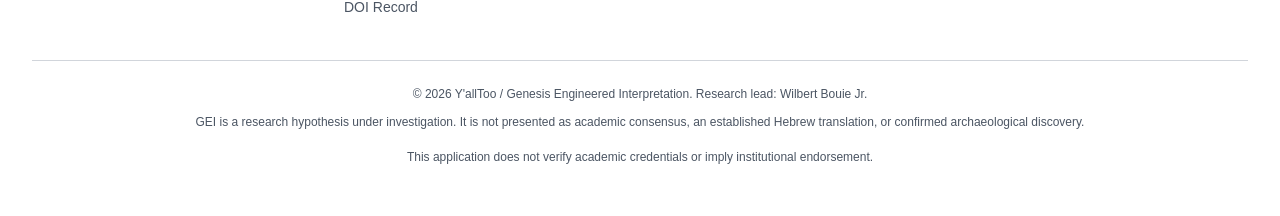
==== commit aa014c1f: "Expand GEI recruitment to seven disciplines and clarify participation process" ====
--- a/index.html
+++ b/index.html
@@ -4,7 +4,7 @@
 <meta charset="UTF-8">
 <meta name="viewport" content="width=device-width, initial-scale=1.0">
 <title>GEI Open Research Initiative</title>
-<meta name="description" content="Six disciplines. One open investigation. GEI invites Hebrew scholars, biblical researchers, engineers, hydrologists, archaeologists, and mechanical engineers to examine an alternative reading of Genesis 1-6.">
+<meta name="description" content="Seven disciplines. One open investigation. GEI invites specialists in Hebrew linguistics, biblical studies, civil engineering, hydrology, archaeology, mechanical engineering, and Ancient Near Eastern studies to independently examine a research hypothesis concerning Genesis 1-6.">
 <style>
 *,*::before,*::after{box-sizing:border-box;margin:0;padding:0}
 :root{
@@ -241,8 +241,8 @@
       <a href="#final-cta">Apply</a>
     </nav>
     <div class="header-auth">
-      <a href="#" style="font-size:.875rem;color:var(--gei-text-muted)">Sign In</a>
-      <a href="#" class="btn-sign-up">Sign Up</a>
+      <a href="#participation" style="font-size:.875rem;color:var(--gei-text-muted)">Participation</a>
+      <a href="#disciplines" class="btn-sign-up">Explore Disciplines</a>
     </div>
     <button class="mobile-toggle" aria-label="Toggle menu" onclick="document.getElementById('mobile-nav').classList.toggle('open')">
       <svg width="24" height="24" fill="none" viewBox="0 0 24 24" stroke="currentColor"><path stroke-linecap="round" stroke-linejoin="round" stroke-width="2" d="M4 6h16M4 12h16M4 18h16"/></svg>
@@ -255,8 +255,8 @@
       <a href="#disciplines">Disciplines</a>
       <a href="#final-cta">Apply</a>
       <div class="mobile-auth">
-        <a href="#" style="font-size:.875rem;color:var(--gei-text-muted)">Sign In</a>
-        <a href="#" class="btn-sign-up" style="text-align:center">Sign Up</a>
+        <a href="#participation" style="font-size:.875rem;color:var(--gei-text-muted)">Participation</a>
+        <a href="#disciplines" class="btn-sign-up" style="text-align:center">Explore Disciplines</a>
       </div>
     </nav>
   </div>
@@ -272,12 +272,12 @@
             <span class="logo logo-lg" data-logo-effect="pending"><img src="https://assets.zyrosite.com/YZ9jg46Bljs5wOZR/gei-open-research-YdUCaa1Wafpd7vkJ.png" alt="GEI Open Research Initiative" width="120" height="120"></span>
           </div>
           <h1><span class="gradient-text">A DAM TEAM OF GENIUS.</span></h1>
-          <p class="hero-sub">Six disciplines. One open investigation.</p>
-          <p class="hero-desc">GEI invites Hebrew scholars, biblical researchers, engineers, hydrologists, archaeologists, and mechanical engineers to examine an alternative reading of Genesis 1&ndash;6. Bring your expertise. Challenge the model. Help us document what the evidence does &mdash; and does not &mdash; support.</p>
+          <p class="hero-sub">Seven disciplines. One open investigation.</p>
+          <p class="hero-desc">GEI invites specialists in Hebrew linguistics, biblical studies, civil engineering, hydrology, archaeology, mechanical engineering, and Ancient Near Eastern studies to independently examine a research hypothesis concerning Genesis 1&ndash;6. Bring your expertise. Challenge the model. Help us document what the evidence does &mdash; and does not &mdash; support.</p>
           <p class="hero-note">You bring the expertise. We'll bring the blueprint. Challenge the blueprint. Agreement is not required.</p>
           <div class="hero-actions">
             <a href="#research-preview" class="btn-primary">EXPLORE THE RESEARCH</a>
-            <a href="#final-cta" class="btn-outline">APPLY TO CONTRIBUTE</a>
+            <a href="#participation" class="btn-outline">HOW PARTICIPATION WORKS</a>
           </div>
         </div>
       </div>
@@ -294,14 +294,14 @@
     </div>
   </section>
 
-  <!-- Six Disciplines -->
+  <!-- Seven Disciplines -->
   <section class="disciplines" id="disciplines">
     <div class="container">
-      <h2 class="section-title">Six Disciplines, One Investigation</h2>
-      <p class="section-sub">Each pathway invites domain expertise to examine a specific dimension of the GEI framework.</p>
+      <h2 class="section-title">Seven Disciplines, One Investigation</h2>
+      <p class="section-sub">Each pathway has a distinct research question. Specialists are invited to examine only the questions within their expertise—agreement with GEI is neither expected nor required.</p>
       <div class="grid-3">
 
-        <a href="#final-cta" class="discipline-card">
+        <a href="#participation" class="discipline-card">
           <svg width="32" height="32" fill="none" viewBox="0 0 24 24" stroke="currentColor" stroke-width="1.5"><path stroke-linecap="round" stroke-linejoin="round" d="M12 6.042A8.967 8.967 0 006 3.75c-1.052 0-2.062.18-3 .512v14.25A8.987 8.987 0 016 18c2.305 0 4.408.867 6 2.292m0-14.25a8.966 8.966 0 016-2.292c1.052 0 2.062.18 3 .512v14.25A8.987 8.987 0 0018 18a8.967 8.967 0 00-6 2.292m0-14.25v14.25"/></svg>
           <p class="subtitle">THE LANGUAGE INVESTIGATION</p>
           <h3>Hebrew Scholars</h3>
@@ -349,9 +349,65 @@
           <span class="cta">TEST THE MECHANISM <svg viewBox="0 0 24 24" fill="none" stroke="currentColor" stroke-width="2"><path stroke-linecap="round" stroke-linejoin="round" d="M13.5 4.5L21 12m0 0l-7.5 7.5M21 12H3"/></svg></span>
         </a>
 
+        <a href="#participation" class="discipline-card">
+          <svg width="32" height="32" fill="none" viewBox="0 0 24 24" stroke="currentColor" stroke-width="1.5"><path stroke-linecap="round" stroke-linejoin="round" d="M3 21h18M5 21V8l7-5 7 5v13M9 21v-6h6v6M8 10h.01M16 10h.01M12 10h.01"/></svg>
+          <p class="subtitle">THE COMPARATIVE TRADITIONS INVESTIGATION</p>
+          <h3>Ancient Near Eastern Scholars</h3>
+          <p>Examine relevant Mesopotamian, Egyptian, and other ancient creation traditions; assess source languages, textual histories, chronology, cultural context, and meaningful differences as well as similarities with Genesis.</p>
+          <span class="cta">COMPARE THE TRADITIONS <svg viewBox="0 0 24 24" fill="none" stroke="currentColor" stroke-width="2"><path stroke-linecap="round" stroke-linejoin="round" d="M13.5 4.5L21 12m0 0l-7.5 7.5M21 12H3"/></svg></span>
+        </a>
+
       </div>
       <div style="text-align:center;margin-top:1.5rem">
         <a href="#final-cta" class="other-link">Other / Interdisciplinary contributions are also welcome &rarr;</a>
+      </div>
+    </div>
+  </section>
+
+
+  <!-- Participation and Shared Review Process -->
+  <section class="how-it-works" id="participation">
+    <div class="container">
+      <h2 class="section-title">One Shared Investigation. Different Areas of Expertise.</h2>
+      <p class="section-sub">Researchers do not need to evaluate the entire GEI framework. Each contributor can examine a defined question within their own discipline.</p>
+      <div class="grid-2">
+        <div class="research-card">
+          <div class="research-card-header"><span class="research-card-code">PATH A</span><span class="research-card-cat">Specialist contributors</span></div>
+          <h3>Research contributors</h3>
+          <p class="status">For scholars, professionals, students, and independent researchers with relevant expertise.</p>
+          <p style="margin-top:.75rem;font-size:.875rem;color:var(--gei-text-muted)">Possible contributions: linguistic review, textual analysis, engineering assessment, hydrological evaluation, archaeological sources, mechanical calculations, and comparative textual research.</p>
+        </div>
+        <div class="research-card">
+          <div class="research-card-header"><span class="research-card-code">PATH B</span><span class="research-card-cat">Community participation</span></div>
+          <h3>Research supporters</h3>
+          <p class="status">For interested readers, question-raisers, source finders, and people following the investigation.</p>
+          <p style="margin-top:.75rem;font-size:.875rem;color:var(--gei-text-muted)">Possible contributions: questions, source suggestions, constructive critiques, corrections, and interest in public research updates.</p>
+        </div>
+      </div>
+      <h2 class="section-title" style="margin-top:3.5rem">The Shared Review Process</h2>
+      <div class="steps">
+        <div class="step"><div class="step-num">01</div><h3>Define</h3><p>Identify a precise research question and the discipline qualified to examine it.</p></div>
+        <div class="step"><div class="step-num">02</div><h3>Investigate</h3><p>Record evidence, sources, assumptions, methods, and alternative explanations.</p></div>
+        <div class="step"><div class="step-num">03</div><h3>Challenge</h3><p>Document objections, corrections, limitations, and what could weaken the hypothesis.</p></div>
+        <div class="step"><div class="step-num">04</div><h3>Synthesize</h3><p>Compare specialist findings without treating one discipline's review as approval of the whole model.</p></div>
+      </div>
+      <div style="max-width:52rem;margin:3rem auto 0;padding:1.5rem;border:1px solid var(--gei-border);border-radius:.75rem;background:var(--gei-near-black)">
+        <h3 style="font-size:1.25rem;font-weight:700;margin-bottom:.75rem">The question every reviewer should ask</h3>
+        <p style="font-size:1.125rem;color:var(--gei-cyan);font-weight:600">“What would have to be true for this interpretation to be wrong?”</p>
+        <p style="margin-top:.75rem;color:var(--gei-text-muted);font-size:.875rem">GEI welcomes evidence that supports, refines, limits, or challenges its proposals. Negative findings and unresolved questions are part of the research record.</p>
+      </div>
+      <div style="max-width:52rem;margin:2rem auto 0">
+        <h3 style="font-size:1.125rem;font-weight:700;margin-bottom:.75rem">What a research application should include</h3>
+        <ul style="padding-left:1.25rem;color:var(--gei-text-muted);font-size:.9rem;line-height:1.9">
+          <li>Name or preferred display name and a private contact email</li>
+          <li>Primary discipline and optional secondary discipline</li>
+          <li>Optional title, affiliation, ORCID, or professional profile</li>
+          <li>Relevant experience and the question you would like to examine</li>
+          <li>Preferred participation: specialist contributor or research supporter</li>
+          <li>Separate, optional permission for public attribution</li>
+        </ul>
+        <p style="margin-top:1rem;color:var(--gei-text-muted);font-size:.85rem"><strong>Privacy:</strong> Contact details and private submissions should not be posted in public comments. Public attribution must be opt-in. No home address, date of birth, phone number, or government identification is needed.</p>
+        <p style="margin-top:1rem;color:var(--gei-text-muted);font-size:.85rem"><strong>Application status:</strong> received · under review · accepted · waitlisted · declined · withdrawn. Submission status and application status are tracked separately in the planned private workspace.</p>
       </div>
     </div>
   </section>
@@ -414,9 +470,9 @@
   <section class="final-cta" id="final-cta">
     <div class="container">
       <h2 class="section-title">Join the Investigation</h2>
-      <p>Whether you're a Hebrew scholar, engineer, archaeologist, or curious researcher &mdash; your expertise matters. Help document what the evidence supports.</p>
+      <p>Whether you're a Hebrew scholar, biblical researcher, engineer, hydrologist, archaeologist, Ancient Near Eastern specialist, or curious supporter—there is a place to contribute questions and evidence. Help document what the evidence supports.</p>
       <div class="final-actions">
-        <a href="https://github.com/jawa-dam/GEI-Open-Research-Initiative" target="_blank" rel="noopener noreferrer" class="btn-primary">APPLY TO CONTRIBUTE</a>
+        <a href="https://github.com/jawa-dam/Research" target="_blank" rel="noopener noreferrer" class="btn-primary">VIEW THE RESEARCH REPOSITORY</a>
         <a href="#research-preview" class="btn-ghost">Browse the Evidence Room</a>
       </div>
     </div>
@@ -429,7 +485,7 @@
     <div class="footer-grid">
       <div>
         <h3>GEI Open Research Initiative</h3>
-        <p>Six disciplines. One open investigation. Examining an alternative reading of Genesis 1&ndash;6 through rigorous, transparent research.</p>
+        <p>Seven disciplines. One open investigation. Examining an alternative reading of Genesis 1&ndash;6 through rigorous, transparent research.</p>
       </div>
       <div>
         <h4>Research</h4>
@@ -444,7 +500,7 @@
         <h4>Participate</h4>
         <ul>
           <li><a href="#final-cta">Apply to Contribute</a></li>
-          <li><a href="#">Researcher Sign In</a></li>
+          <li><a href="#participation">Participation Guide</a></li>
         </ul>
       </div>
       <div>
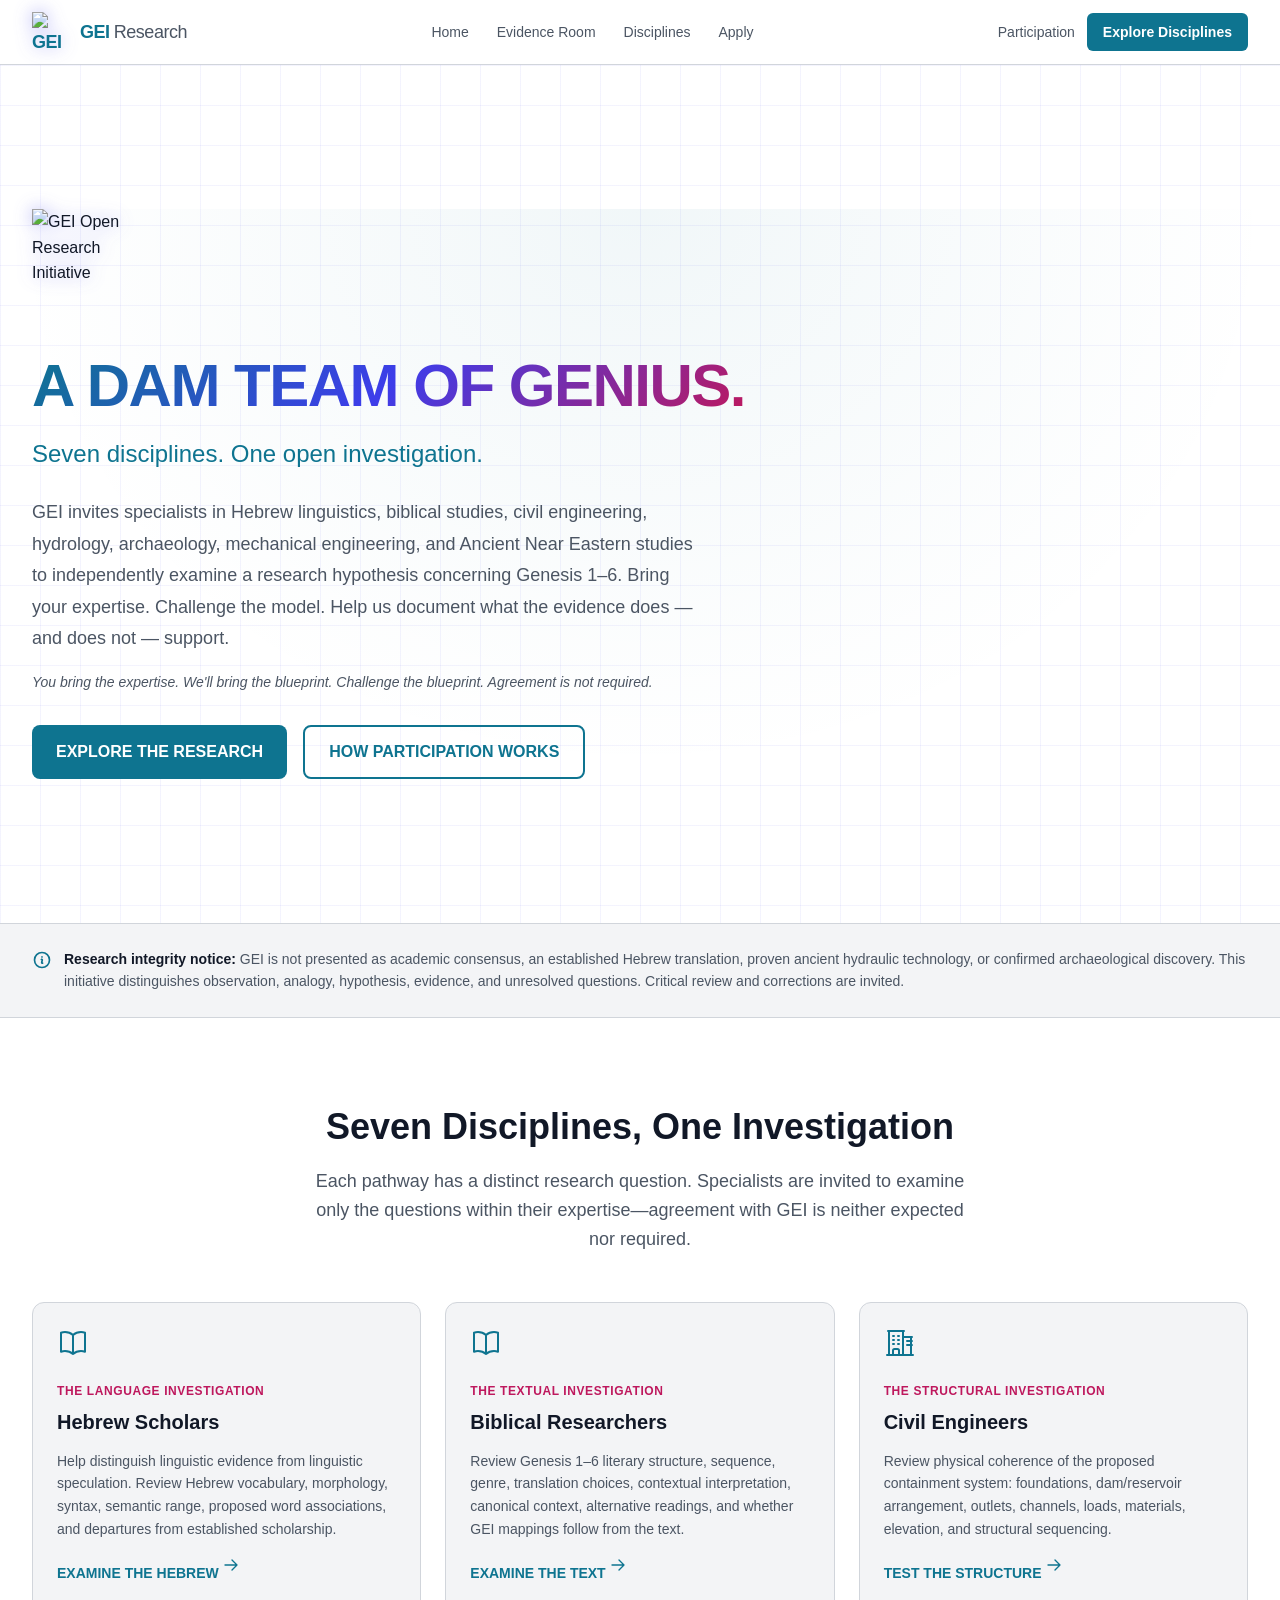
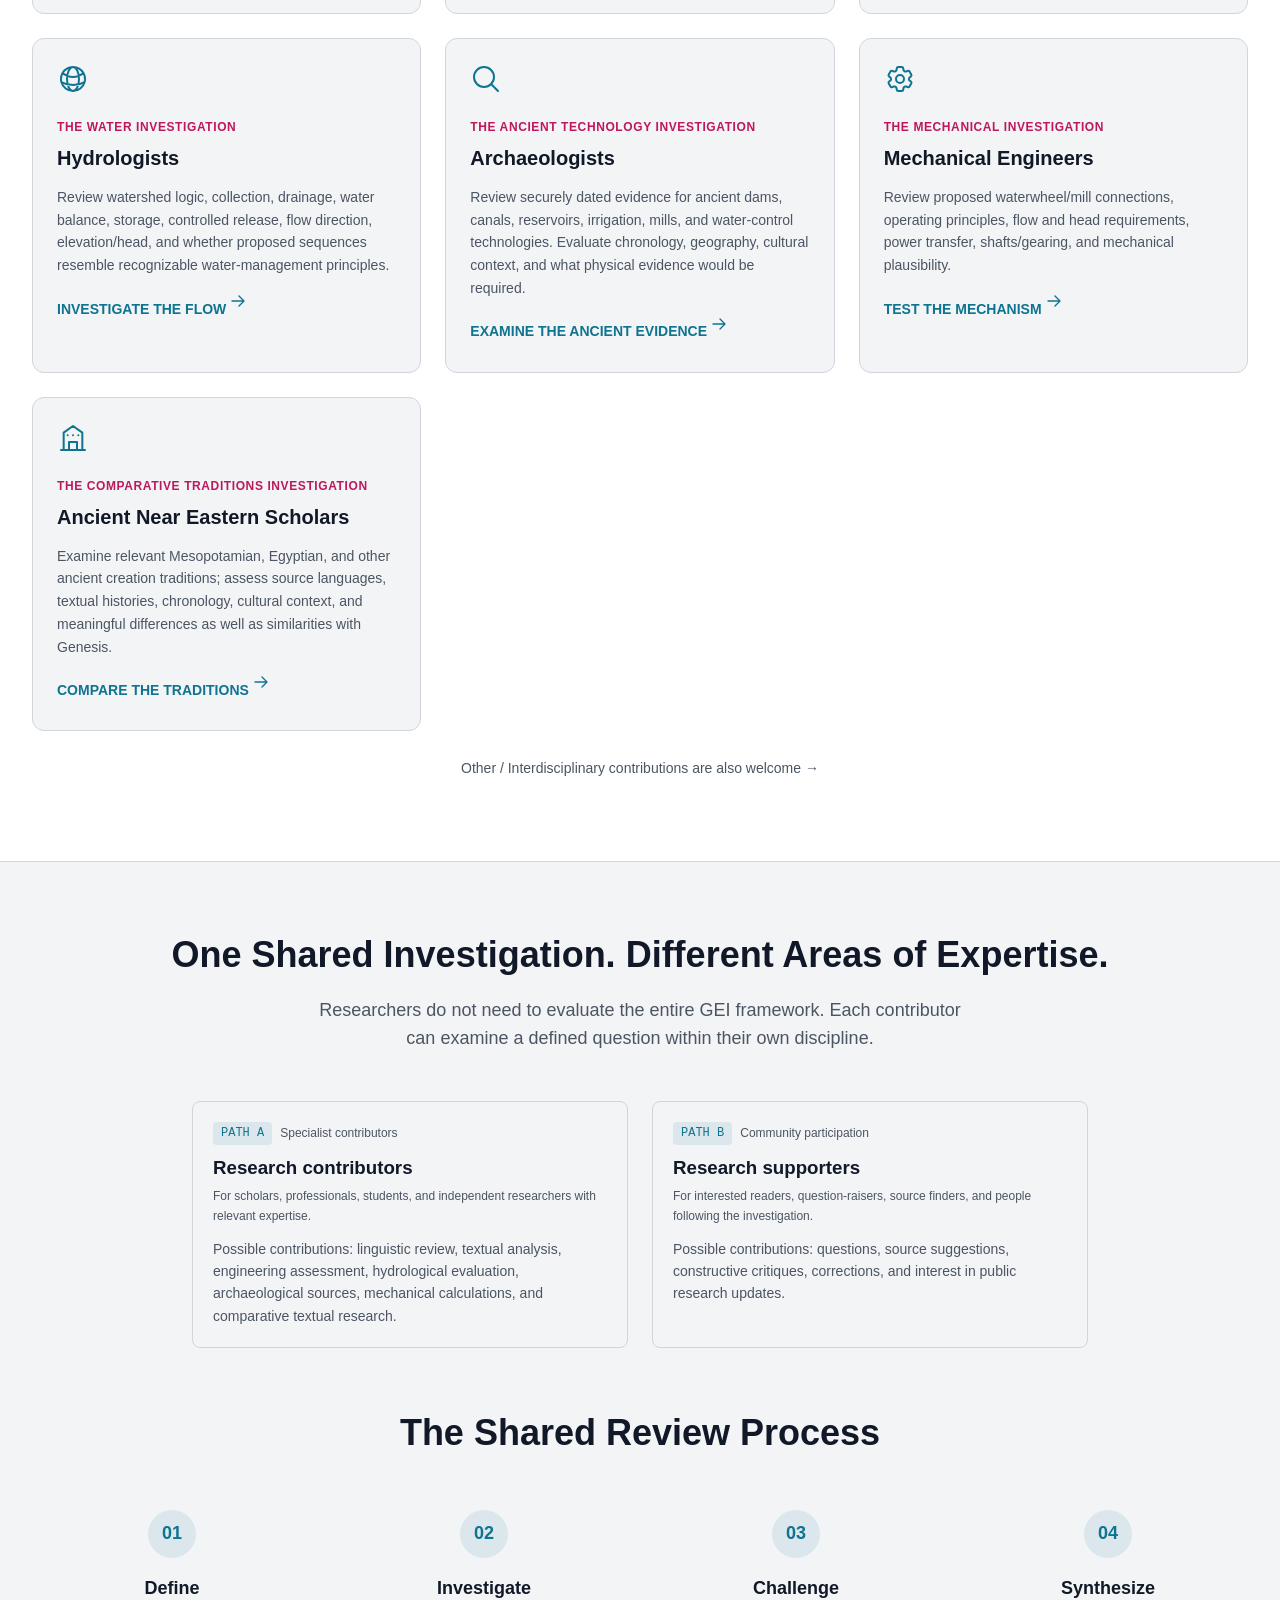
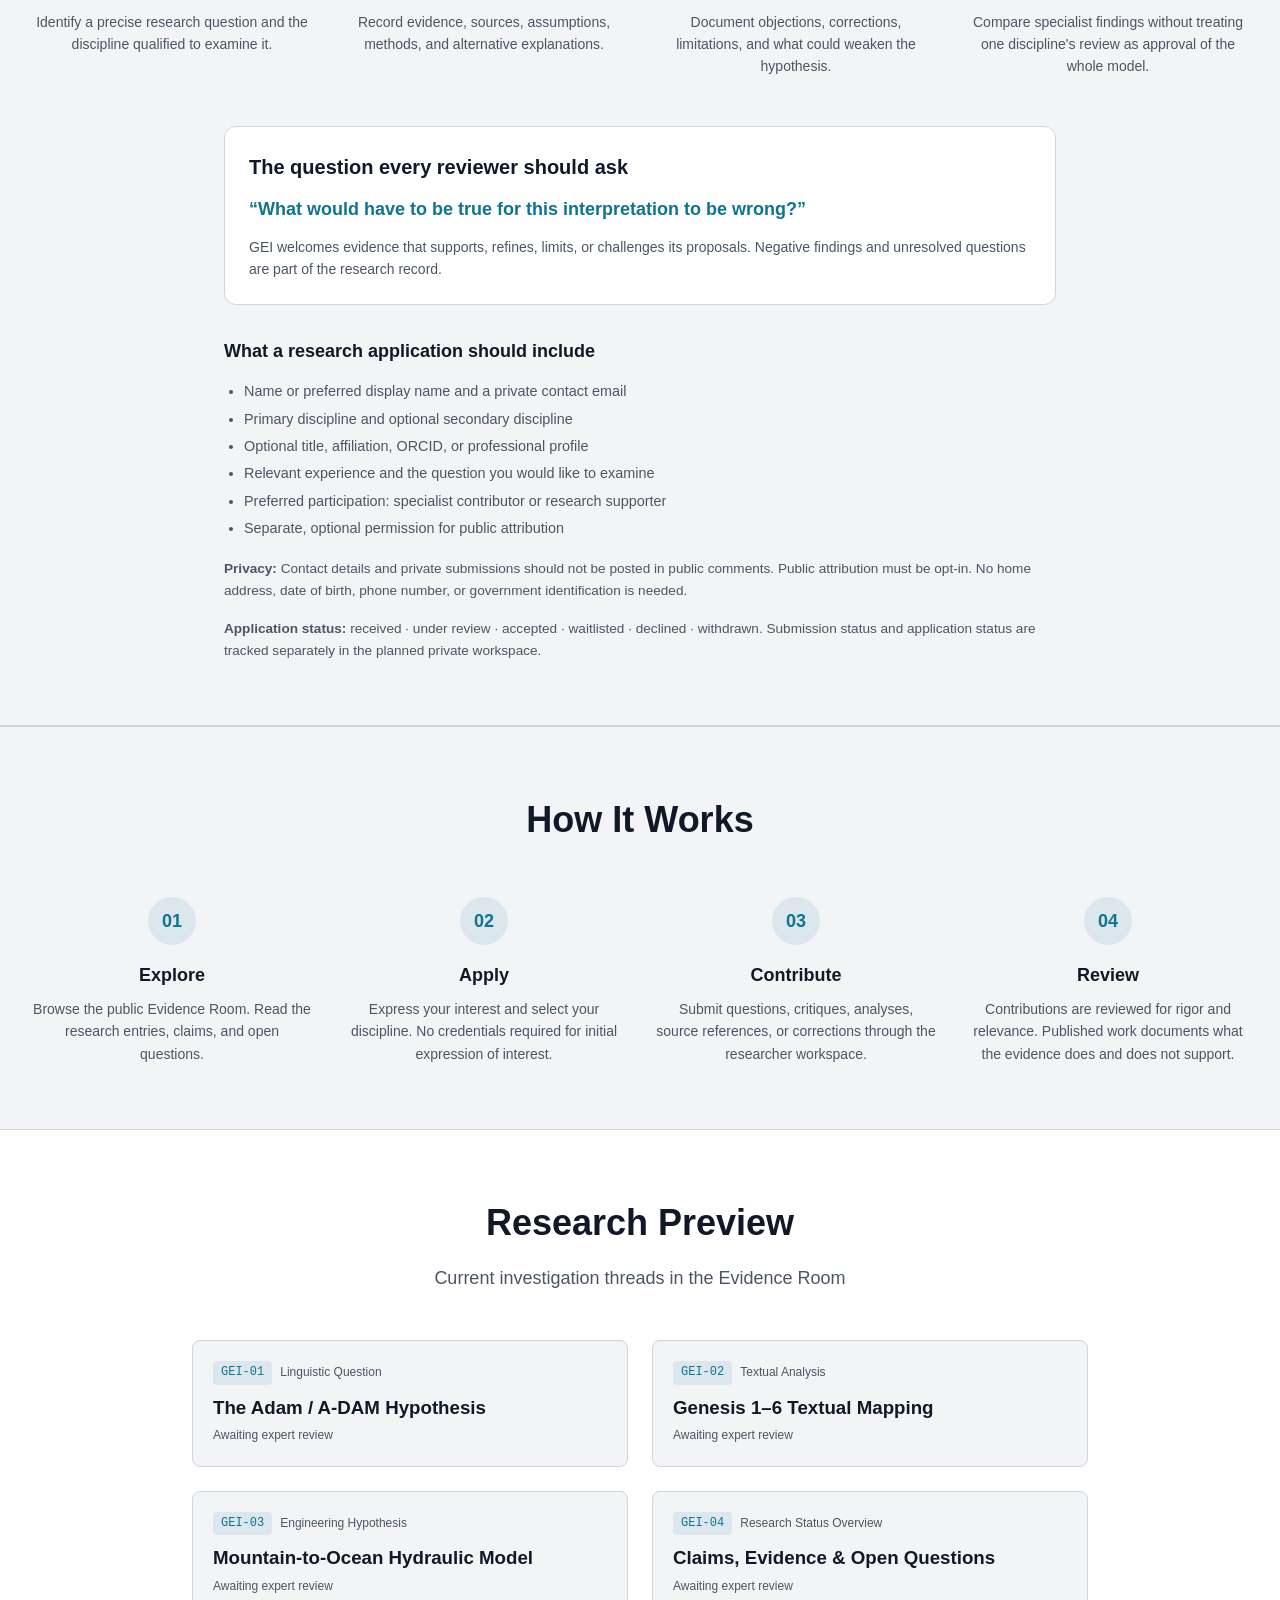
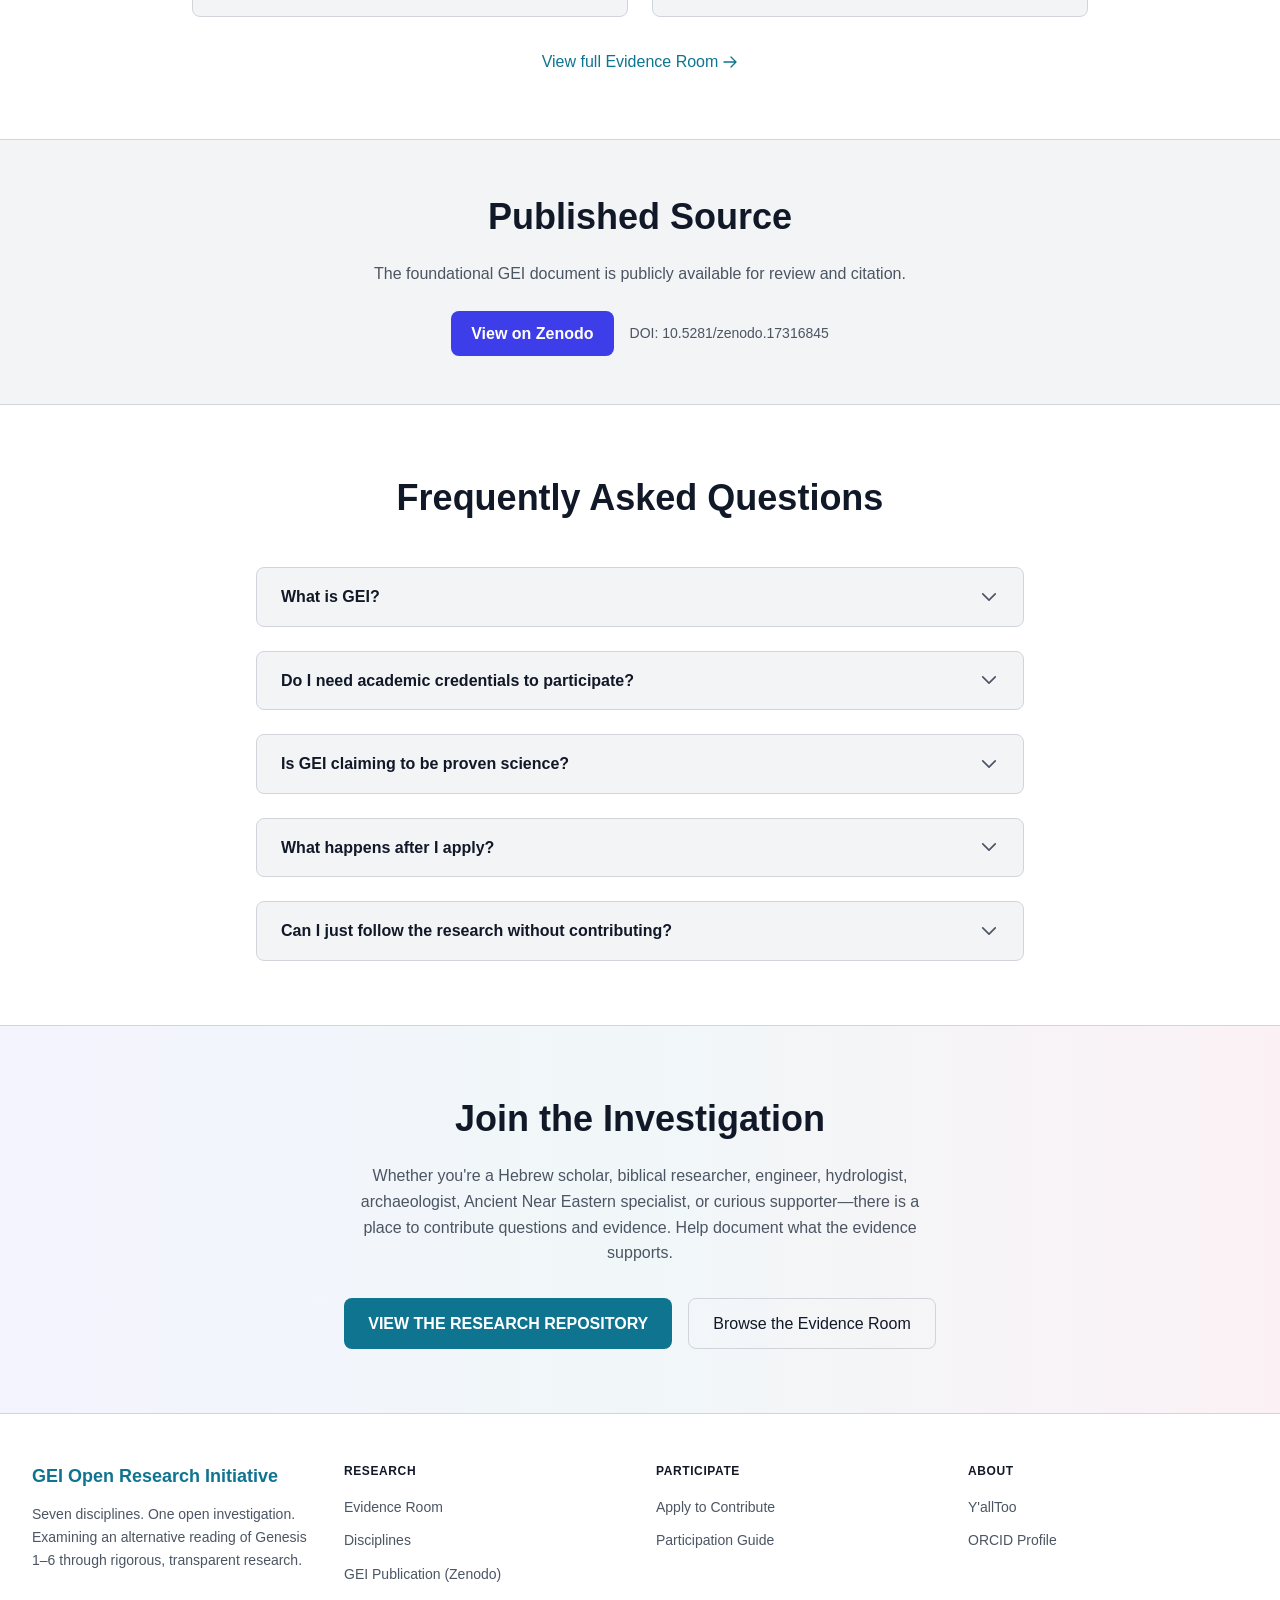
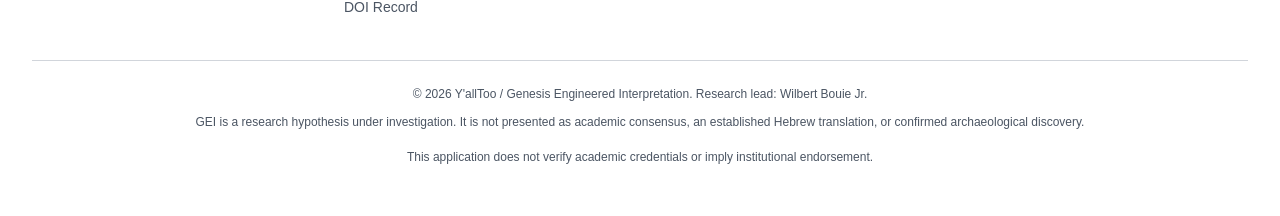
==== commit 36dd4d10: "Clarify private application intake is not yet active" ====
--- a/index.html
+++ b/index.html
@@ -460,7 +460,7 @@
         <details><summary>What is GEI? <svg viewBox="0 0 24 24" fill="none" stroke="currentColor" stroke-width="2"><path stroke-linecap="round" stroke-linejoin="round" d="M19.5 8.25l-7.5 7.5-7.5-7.5"/></svg></summary><div class="answer">Genesis Engineered Interpretation (GEI) is an alternative interpretive framework that examines Genesis 1&ndash;6 through proposed linguistic, textual, hydraulic, archaeological, and mechanical-engineering comparisons. It is a research hypothesis, not an established academic position.</div></details>
         <details><summary>Do I need academic credentials to participate? <svg viewBox="0 0 24 24" fill="none" stroke="currentColor" stroke-width="2"><path stroke-linecap="round" stroke-linejoin="round" d="M19.5 8.25l-7.5 7.5-7.5-7.5"/></svg></summary><div class="answer">No institutional affiliation or formal credentials are required to express interest. We welcome independent researchers, professionals, students, and curious minds. However, technical contributions will be evaluated on their merits and methodology.</div></details>
         <details><summary>Is GEI claiming to be proven science? <svg viewBox="0 0 24 24" fill="none" stroke="currentColor" stroke-width="2"><path stroke-linecap="round" stroke-linejoin="round" d="M19.5 8.25l-7.5 7.5-7.5-7.5"/></svg></summary><div class="answer">No. GEI distinguishes between observations, analogies, hypotheses, and evidence. The initiative exists specifically to invite critical examination &mdash; agreement is not required or expected.</div></details>
-        <details><summary>What happens after I apply? <svg viewBox="0 0 24 24" fill="none" stroke="currentColor" stroke-width="2"><path stroke-linecap="round" stroke-linejoin="round" d="M19.5 8.25l-7.5 7.5-7.5-7.5"/></svg></summary><div class="answer">Applications are reviewed by the research team. You'll receive a status update and, if accepted, access to the contributor workspace where you can submit analyses, questions, critiques, and references.</div></details>
+        <details><summary>What happens after I apply? <svg viewBox="0 0 24 24" fill="none" stroke="currentColor" stroke-width="2"><path stroke-linecap="round" stroke-linejoin="round" d="M19.5 8.25l-7.5 7.5-7.5-7.5"/></svg></summary><div class="answer">The current public site explains the research and participation pathways. Private application intake, account creation, and the contributor workspace are not active yet. They will be announced here only after a secure submission and access-control system has been implemented and tested. Please do not post private contact details in public GitHub issues.</div></details>
         <details><summary>Can I just follow the research without contributing? <svg viewBox="0 0 24 24" fill="none" stroke="currentColor" stroke-width="2"><path stroke-linecap="round" stroke-linejoin="round" d="M19.5 8.25l-7.5 7.5-7.5-7.5"/></svg></summary><div class="answer">Yes. The Evidence Room and research library are publicly accessible. You can also select a "follow the research" option when expressing interest.</div></details>
       </div>
     </div>
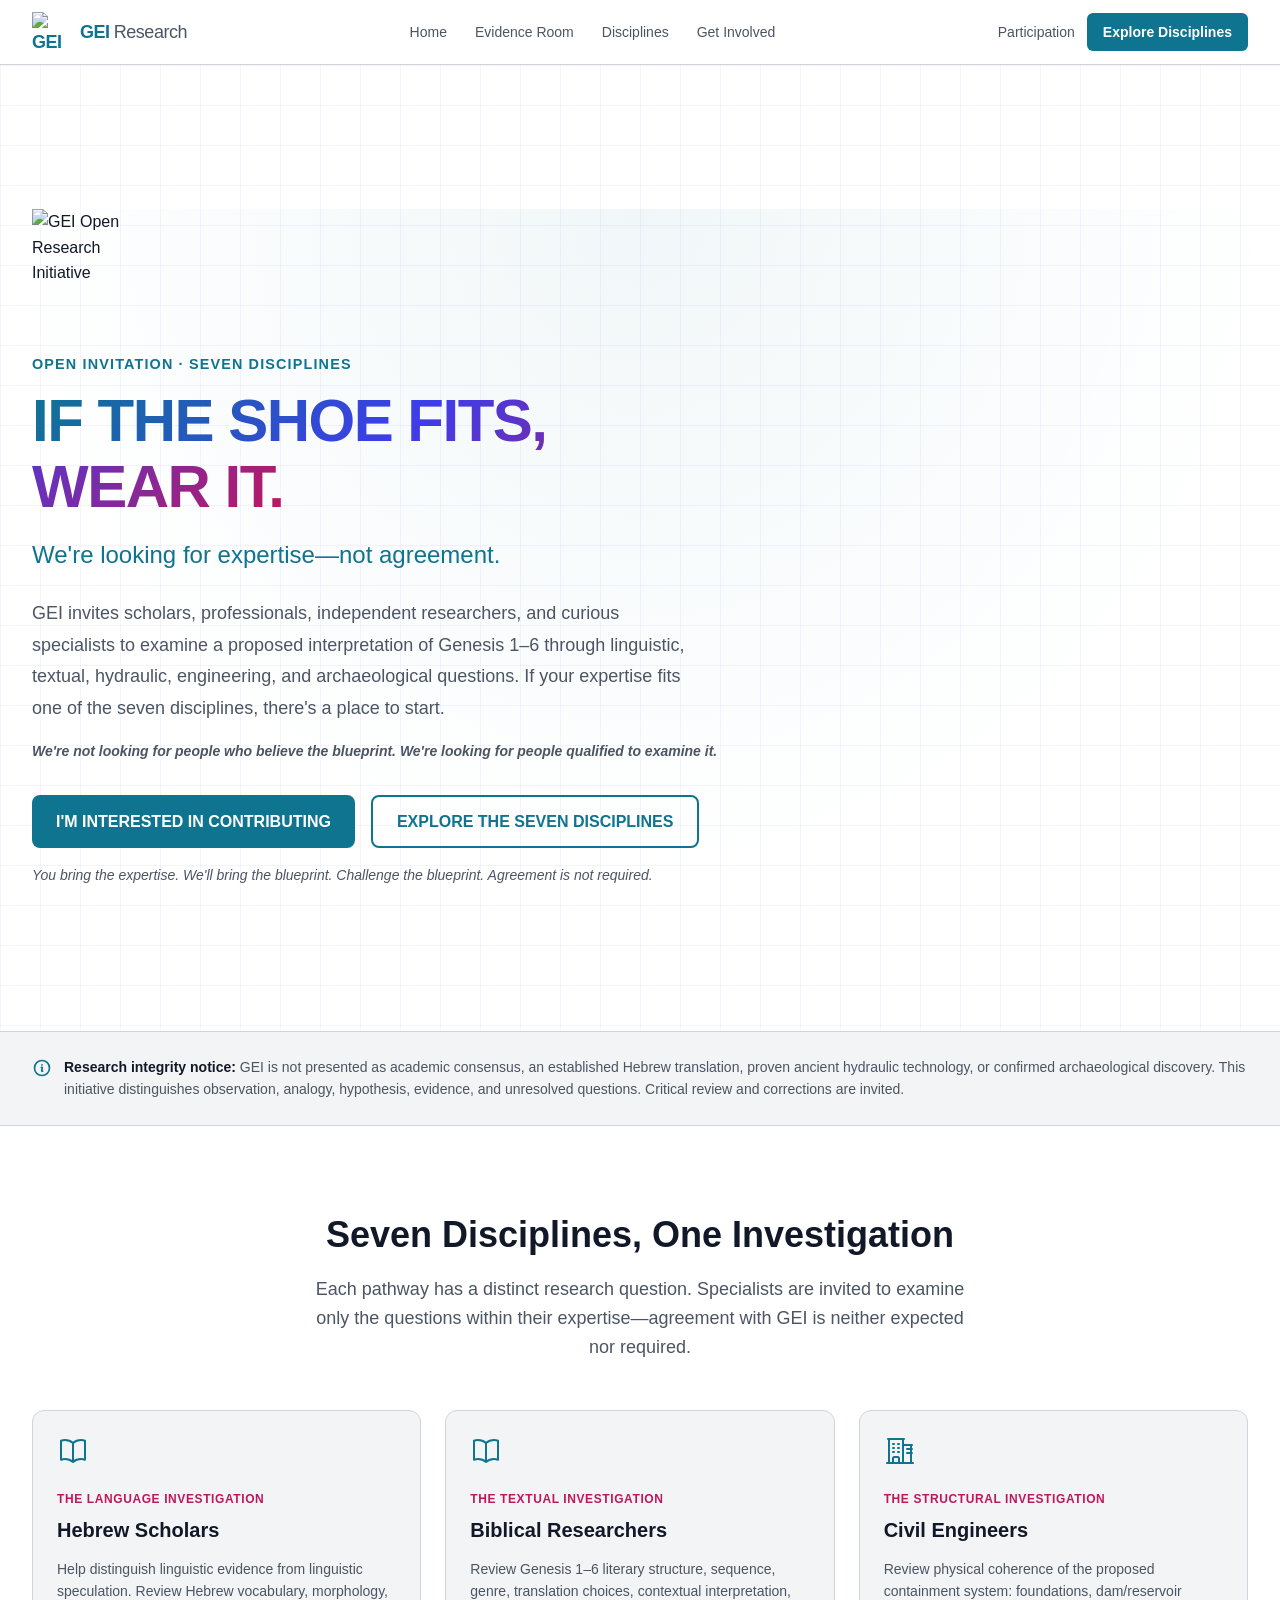
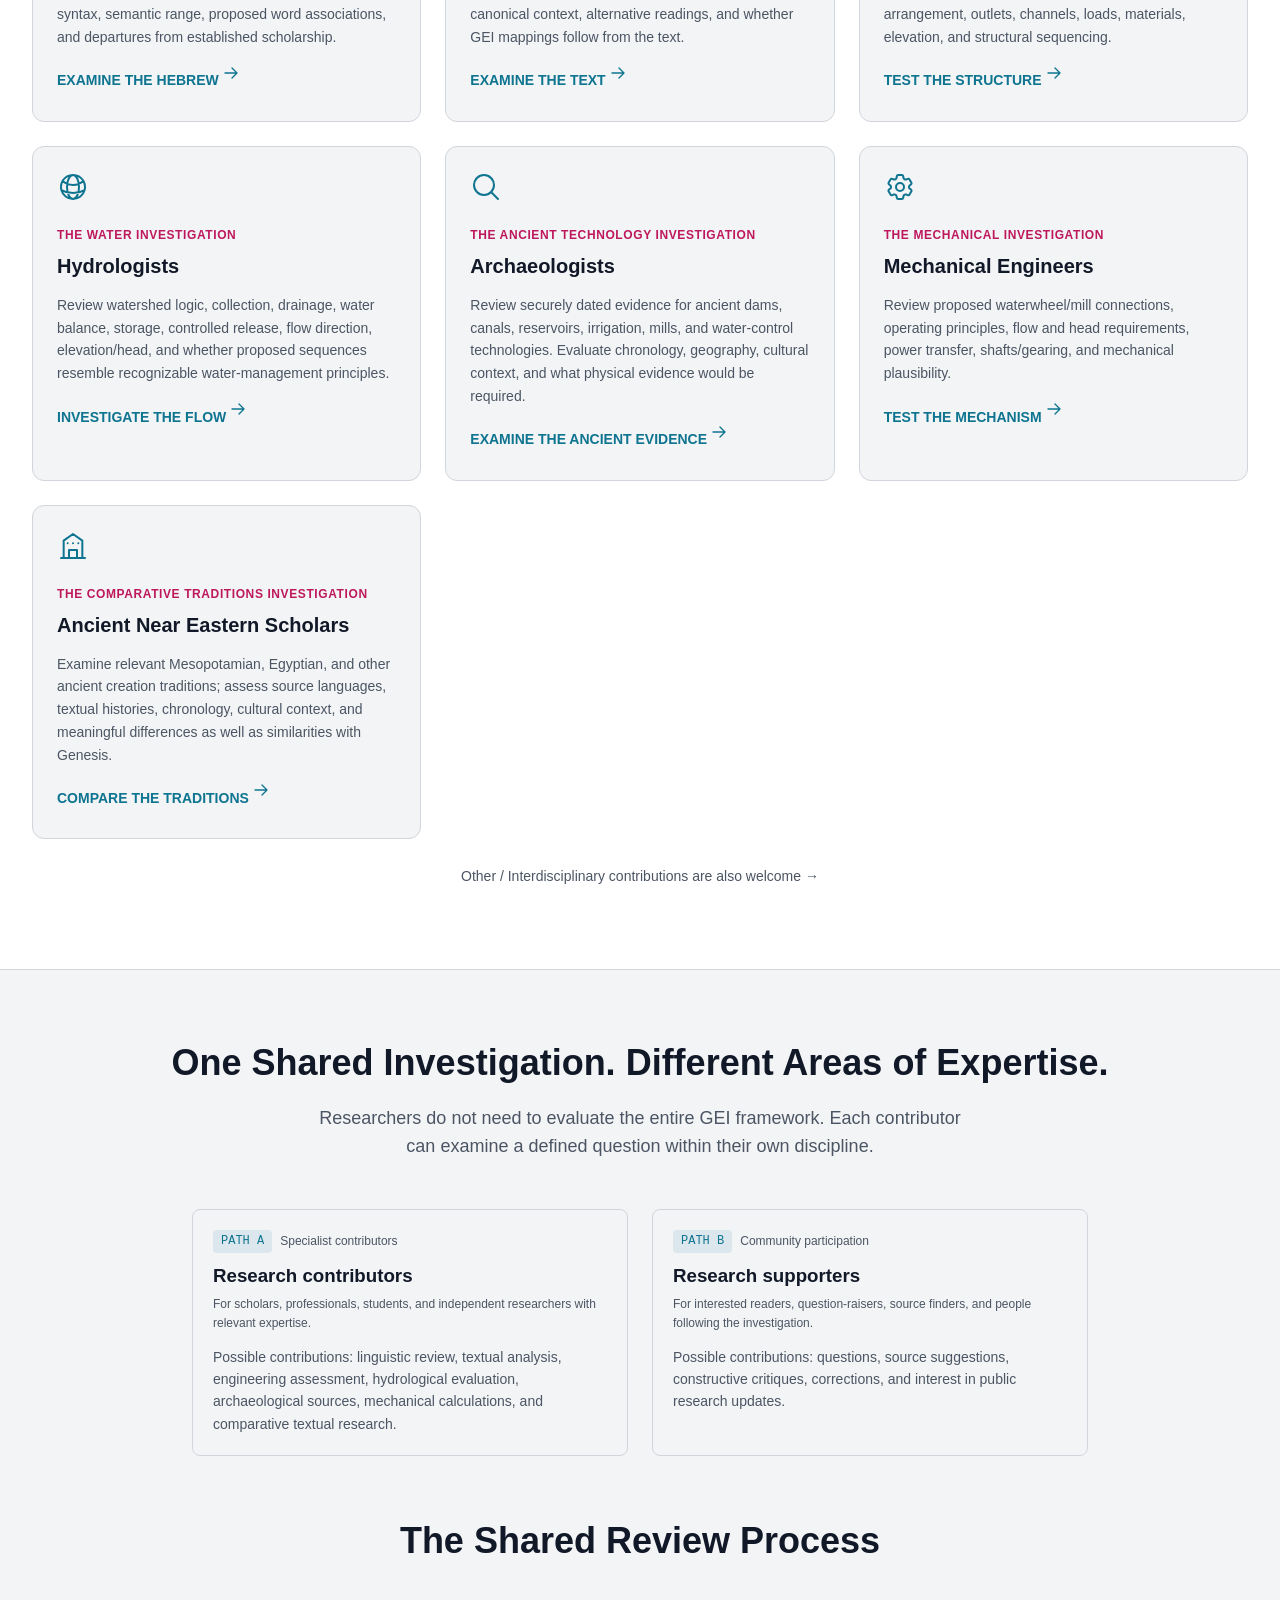
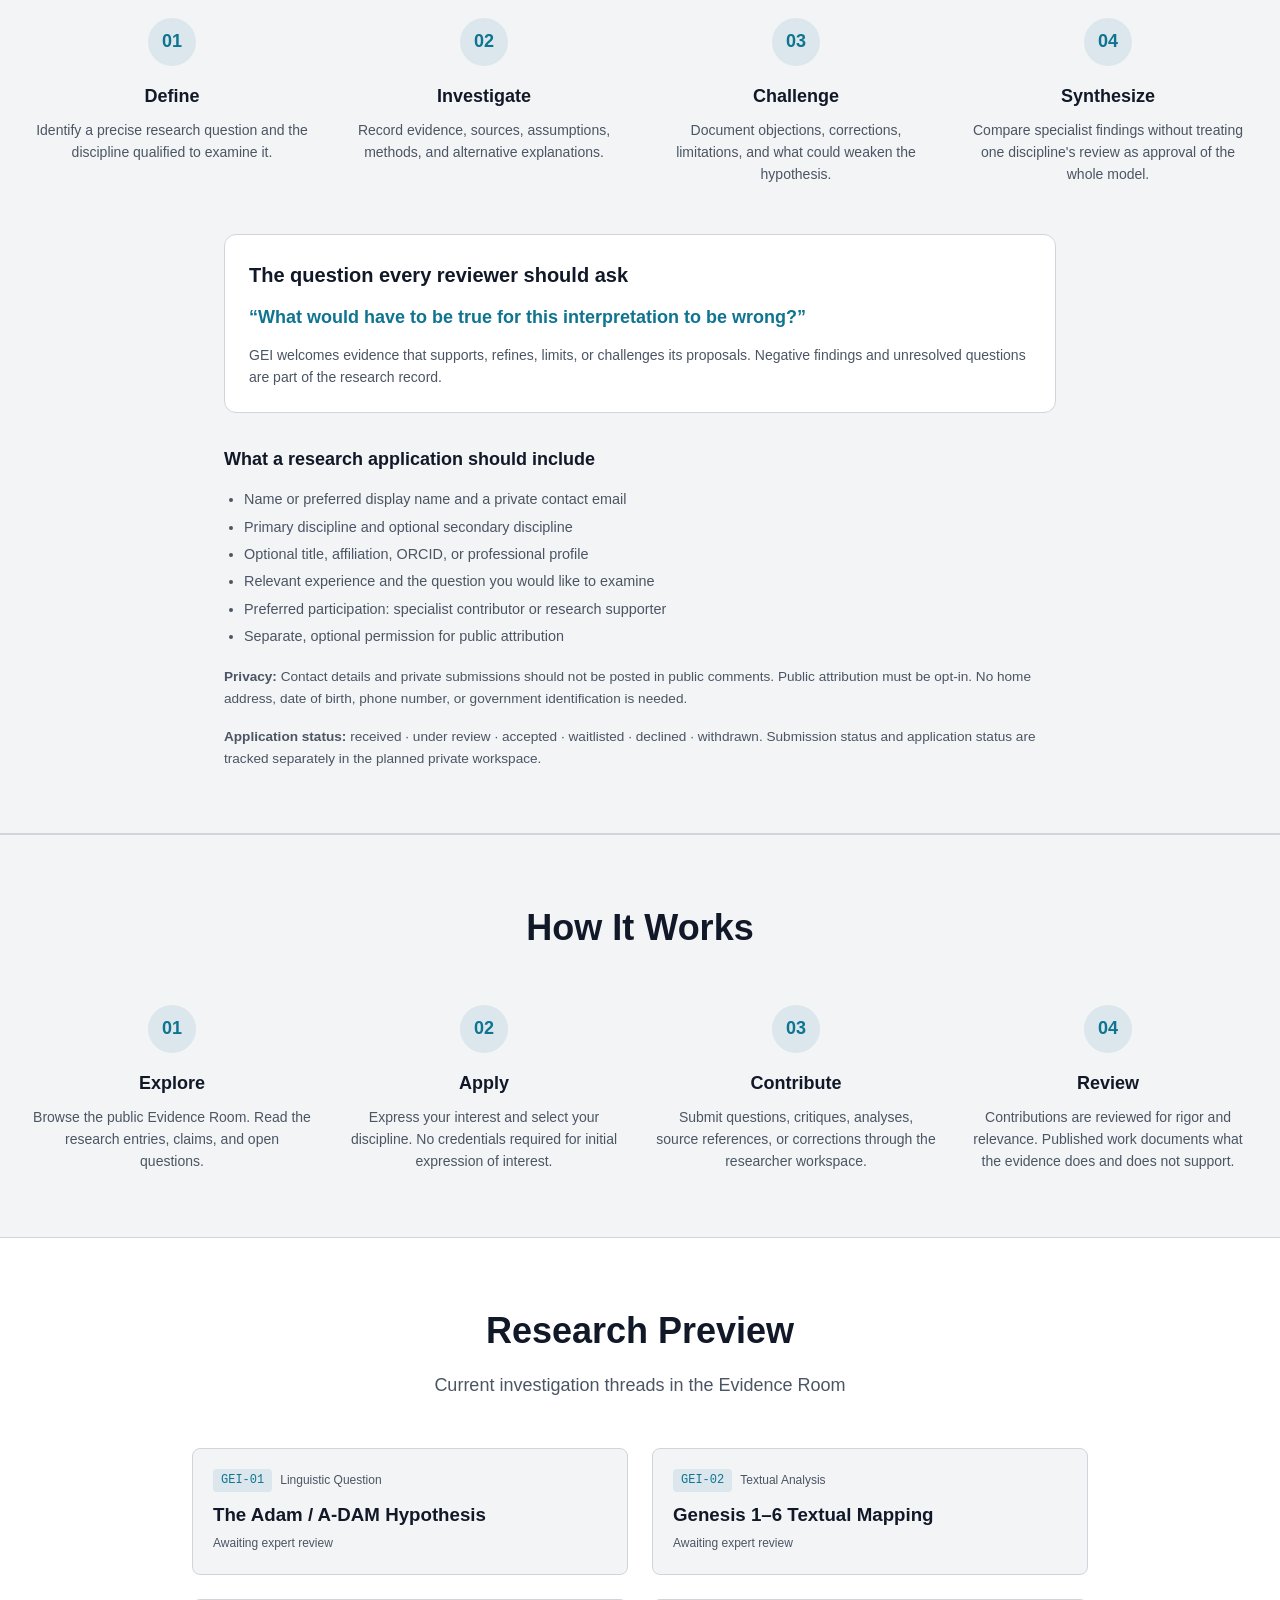
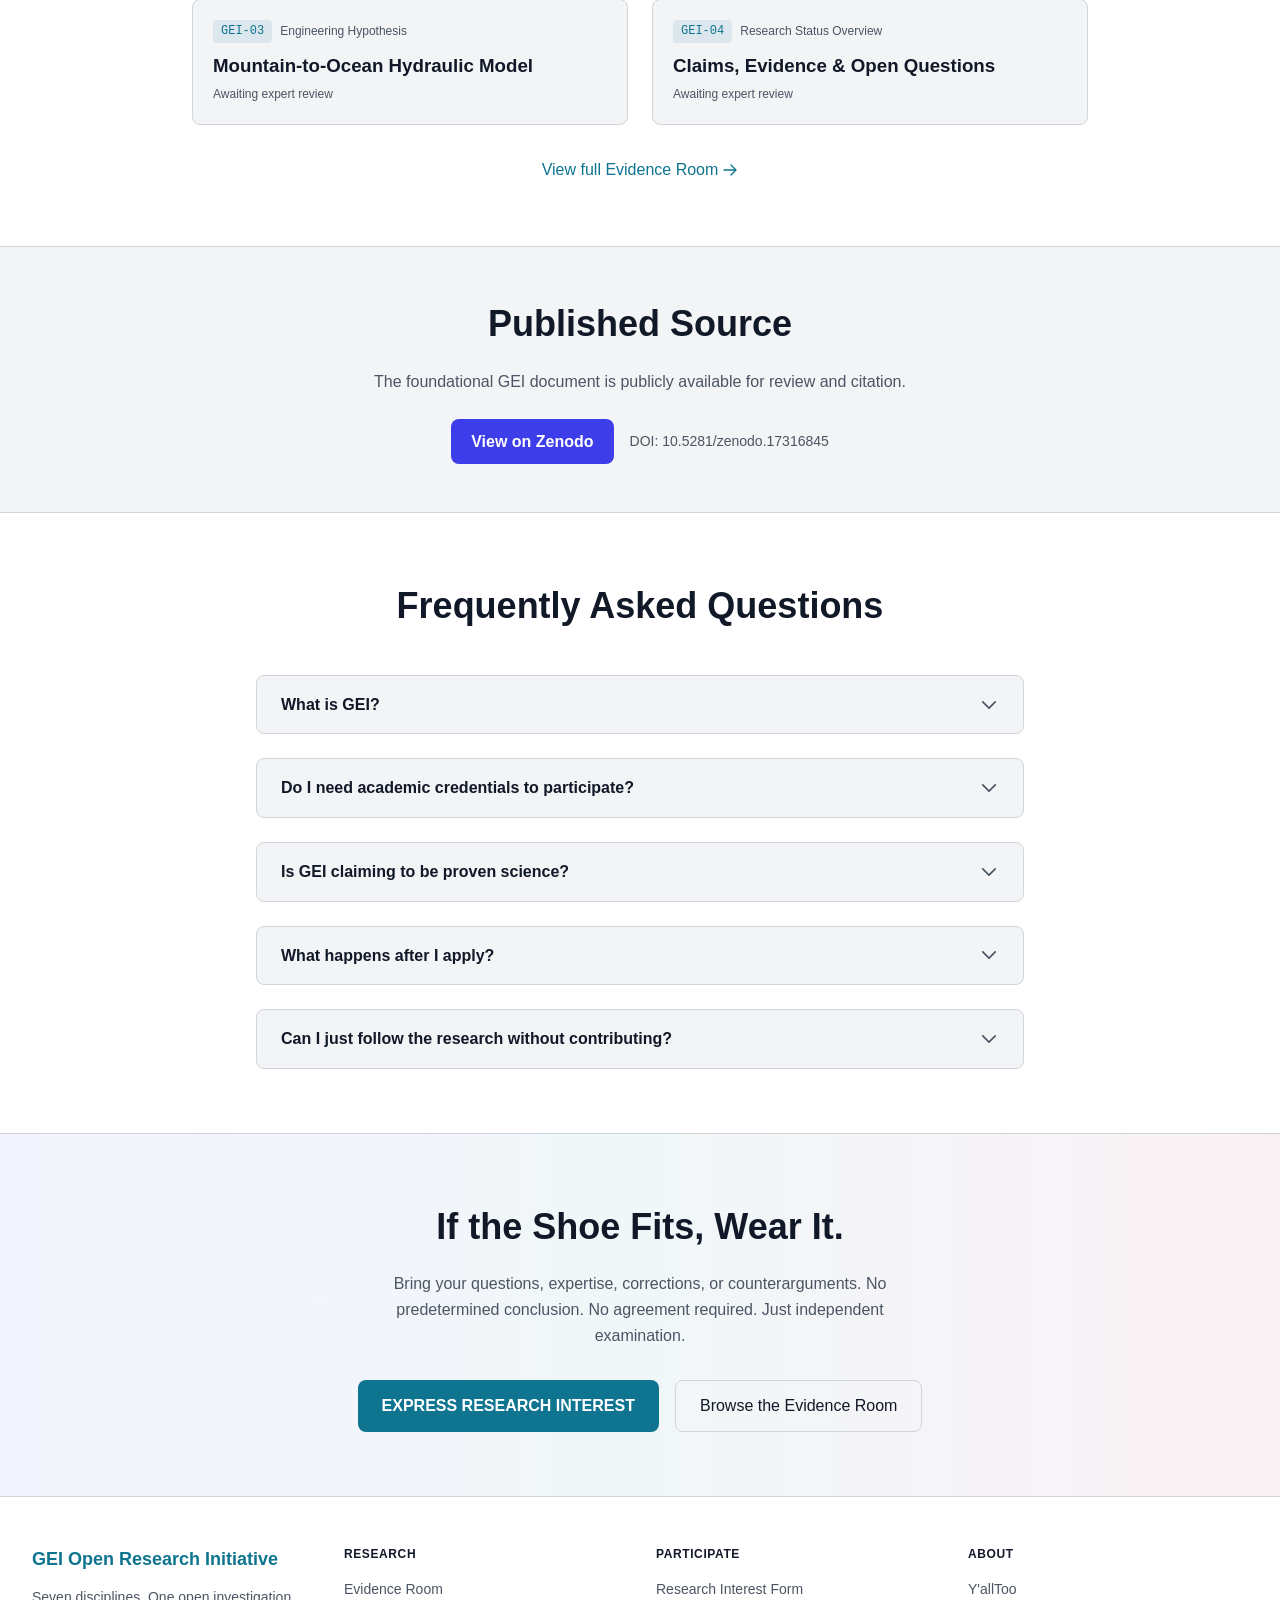
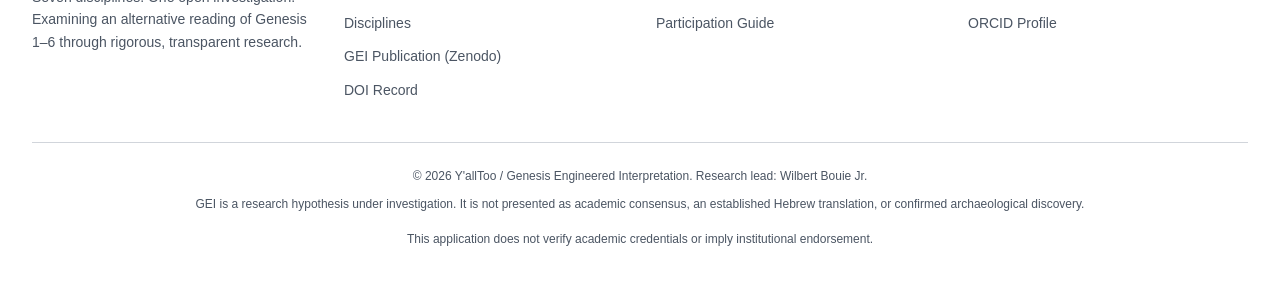
==== commit e7fa6125: "Add shoe-fits open research recruitment campaign" ====
--- a/index.html
+++ b/index.html
@@ -238,7 +238,7 @@
       <a href="#">Home</a>
       <a href="#research-preview">Evidence Room</a>
       <a href="#disciplines">Disciplines</a>
-      <a href="#final-cta">Apply</a>
+      <a href="research-interest.html">Get Involved</a>
     </nav>
     <div class="header-auth">
       <a href="#participation" style="font-size:.875rem;color:var(--gei-text-muted)">Participation</a>
@@ -253,7 +253,7 @@
       <a href="#">Home</a>
       <a href="#research-preview">Evidence Room</a>
       <a href="#disciplines">Disciplines</a>
-      <a href="#final-cta">Apply</a>
+      <a href="research-interest.html">Get Involved</a>
       <div class="mobile-auth">
         <a href="#participation" style="font-size:.875rem;color:var(--gei-text-muted)">Participation</a>
         <a href="#disciplines" class="btn-sign-up" style="text-align:center">Explore Disciplines</a>
@@ -271,14 +271,16 @@
           <div style="margin-bottom:1.5rem">
             <span class="logo logo-lg" data-logo-effect="pending"><img src="https://assets.zyrosite.com/YZ9jg46Bljs5wOZR/gei-open-research-YdUCaa1Wafpd7vkJ.png" alt="GEI Open Research Initiative" width="120" height="120"></span>
           </div>
-          <h1><span class="gradient-text">A DAM TEAM OF GENIUS.</span></h1>
-          <p class="hero-sub">Seven disciplines. One open investigation.</p>
-          <p class="hero-desc">GEI invites specialists in Hebrew linguistics, biblical studies, civil engineering, hydrology, archaeology, mechanical engineering, and Ancient Near Eastern studies to independently examine a research hypothesis concerning Genesis 1&ndash;6. Bring your expertise. Challenge the model. Help us document what the evidence does &mdash; and does not &mdash; support.</p>
+          <p class="hero-sub" style="margin-top:0;text-transform:uppercase;letter-spacing:.08em;font-size:.9rem;font-weight:800">Open invitation · Seven disciplines</p>
+          <h1 style="margin-top:.75rem"><span class="gradient-text">IF THE SHOE FITS,<br>WEAR IT.</span></h1>
+          <p class="hero-sub">We're looking for expertise—not agreement.</p>
+          <p class="hero-desc">GEI invites scholars, professionals, independent researchers, and curious specialists to examine a proposed interpretation of Genesis 1&ndash;6 through linguistic, textual, hydraulic, engineering, and archaeological questions. If your expertise fits one of the seven disciplines, there's a place to start.</p>
+          <p class="hero-note"><strong>We're not looking for people who believe the blueprint. We're looking for people qualified to examine it.</strong></p>
+          <div class="hero-actions">
+            <a href="research-interest.html" class="btn-primary">I'M INTERESTED IN CONTRIBUTING</a>
+            <a href="#disciplines" class="btn-outline">EXPLORE THE SEVEN DISCIPLINES</a>
+          </div>
           <p class="hero-note">You bring the expertise. We'll bring the blueprint. Challenge the blueprint. Agreement is not required.</p>
-          <div class="hero-actions">
-            <a href="#research-preview" class="btn-primary">EXPLORE THE RESEARCH</a>
-            <a href="#participation" class="btn-outline">HOW PARTICIPATION WORKS</a>
-          </div>
         </div>
       </div>
     </div>
@@ -460,8 +462,8 @@
         <details><summary>What is GEI? <svg viewBox="0 0 24 24" fill="none" stroke="currentColor" stroke-width="2"><path stroke-linecap="round" stroke-linejoin="round" d="M19.5 8.25l-7.5 7.5-7.5-7.5"/></svg></summary><div class="answer">Genesis Engineered Interpretation (GEI) is an alternative interpretive framework that examines Genesis 1&ndash;6 through proposed linguistic, textual, hydraulic, archaeological, and mechanical-engineering comparisons. It is a research hypothesis, not an established academic position.</div></details>
         <details><summary>Do I need academic credentials to participate? <svg viewBox="0 0 24 24" fill="none" stroke="currentColor" stroke-width="2"><path stroke-linecap="round" stroke-linejoin="round" d="M19.5 8.25l-7.5 7.5-7.5-7.5"/></svg></summary><div class="answer">No institutional affiliation or formal credentials are required to express interest. We welcome independent researchers, professionals, students, and curious minds. However, technical contributions will be evaluated on their merits and methodology.</div></details>
         <details><summary>Is GEI claiming to be proven science? <svg viewBox="0 0 24 24" fill="none" stroke="currentColor" stroke-width="2"><path stroke-linecap="round" stroke-linejoin="round" d="M19.5 8.25l-7.5 7.5-7.5-7.5"/></svg></summary><div class="answer">No. GEI distinguishes between observations, analogies, hypotheses, and evidence. The initiative exists specifically to invite critical examination &mdash; agreement is not required or expected.</div></details>
-        <details><summary>What happens after I apply? <svg viewBox="0 0 24 24" fill="none" stroke="currentColor" stroke-width="2"><path stroke-linecap="round" stroke-linejoin="round" d="M19.5 8.25l-7.5 7.5-7.5-7.5"/></svg></summary><div class="answer">The current public site explains the research and participation pathways. Private application intake, account creation, and the contributor workspace are not active yet. They will be announced here only after a secure submission and access-control system has been implemented and tested. Please do not post private contact details in public GitHub issues.</div></details>
-        <details><summary>Can I just follow the research without contributing? <svg viewBox="0 0 24 24" fill="none" stroke="currentColor" stroke-width="2"><path stroke-linecap="round" stroke-linejoin="round" d="M19.5 8.25l-7.5 7.5-7.5-7.5"/></svg></summary><div class="answer">Yes. The Evidence Room and research library are publicly accessible. You can also select a "follow the research" option when expressing interest.</div></details>
+        <details><summary>What happens after I apply? <svg viewBox="0 0 24 24" fill="none" stroke="currentColor" stroke-width="2"><path stroke-linecap="round" stroke-linejoin="round" d="M19.5 8.25l-7.5 7.5-7.5-7.5"/></svg></summary><div class="answer">The separate GEI research-interest form is being prepared. It will be activated only after a dedicated private form endpoint has been created and tested. Until then, please do not post private contact details in public GitHub issues or use the ordinary YallToo support form for research inquiries.</div></details>
+        <details><summary>Can I just follow the research without contributing? <svg viewBox="0 0 24 24" fill="none" stroke="currentColor" stroke-width="2"><path stroke-linecap="round" stroke-linejoin="round" d="M19.5 8.25l-7.5 7.5-7.5-7.5"/></svg></summary><div class="answer">Yes. The Evidence Room and research library are publicly accessible. A separate research-interest form will provide a way to follow updates without mixing research inquiries with ordinary YallToo support.</div></details>
       </div>
     </div>
   </section>
@@ -469,10 +471,10 @@
   <!-- Final CTA -->
   <section class="final-cta" id="final-cta">
     <div class="container">
-      <h2 class="section-title">Join the Investigation</h2>
-      <p>Whether you're a Hebrew scholar, biblical researcher, engineer, hydrologist, archaeologist, Ancient Near Eastern specialist, or curious supporter—there is a place to contribute questions and evidence. Help document what the evidence supports.</p>
+      <h2 class="section-title">If the Shoe Fits, Wear It.</h2>
+      <p>Bring your questions, expertise, corrections, or counterarguments. No predetermined conclusion. No agreement required. Just independent examination.</p>
       <div class="final-actions">
-        <a href="https://github.com/jawa-dam/Research" target="_blank" rel="noopener noreferrer" class="btn-primary">VIEW THE RESEARCH REPOSITORY</a>
+        <a href="research-interest.html" class="btn-primary">EXPRESS RESEARCH INTEREST</a>
         <a href="#research-preview" class="btn-ghost">Browse the Evidence Room</a>
       </div>
     </div>
@@ -499,7 +501,7 @@
       <div>
         <h4>Participate</h4>
         <ul>
-          <li><a href="#final-cta">Apply to Contribute</a></li>
+          <li><a href="research-interest.html">Research Interest Form</a></li>
           <li><a href="#participation">Participation Guide</a></li>
         </ul>
       </div>
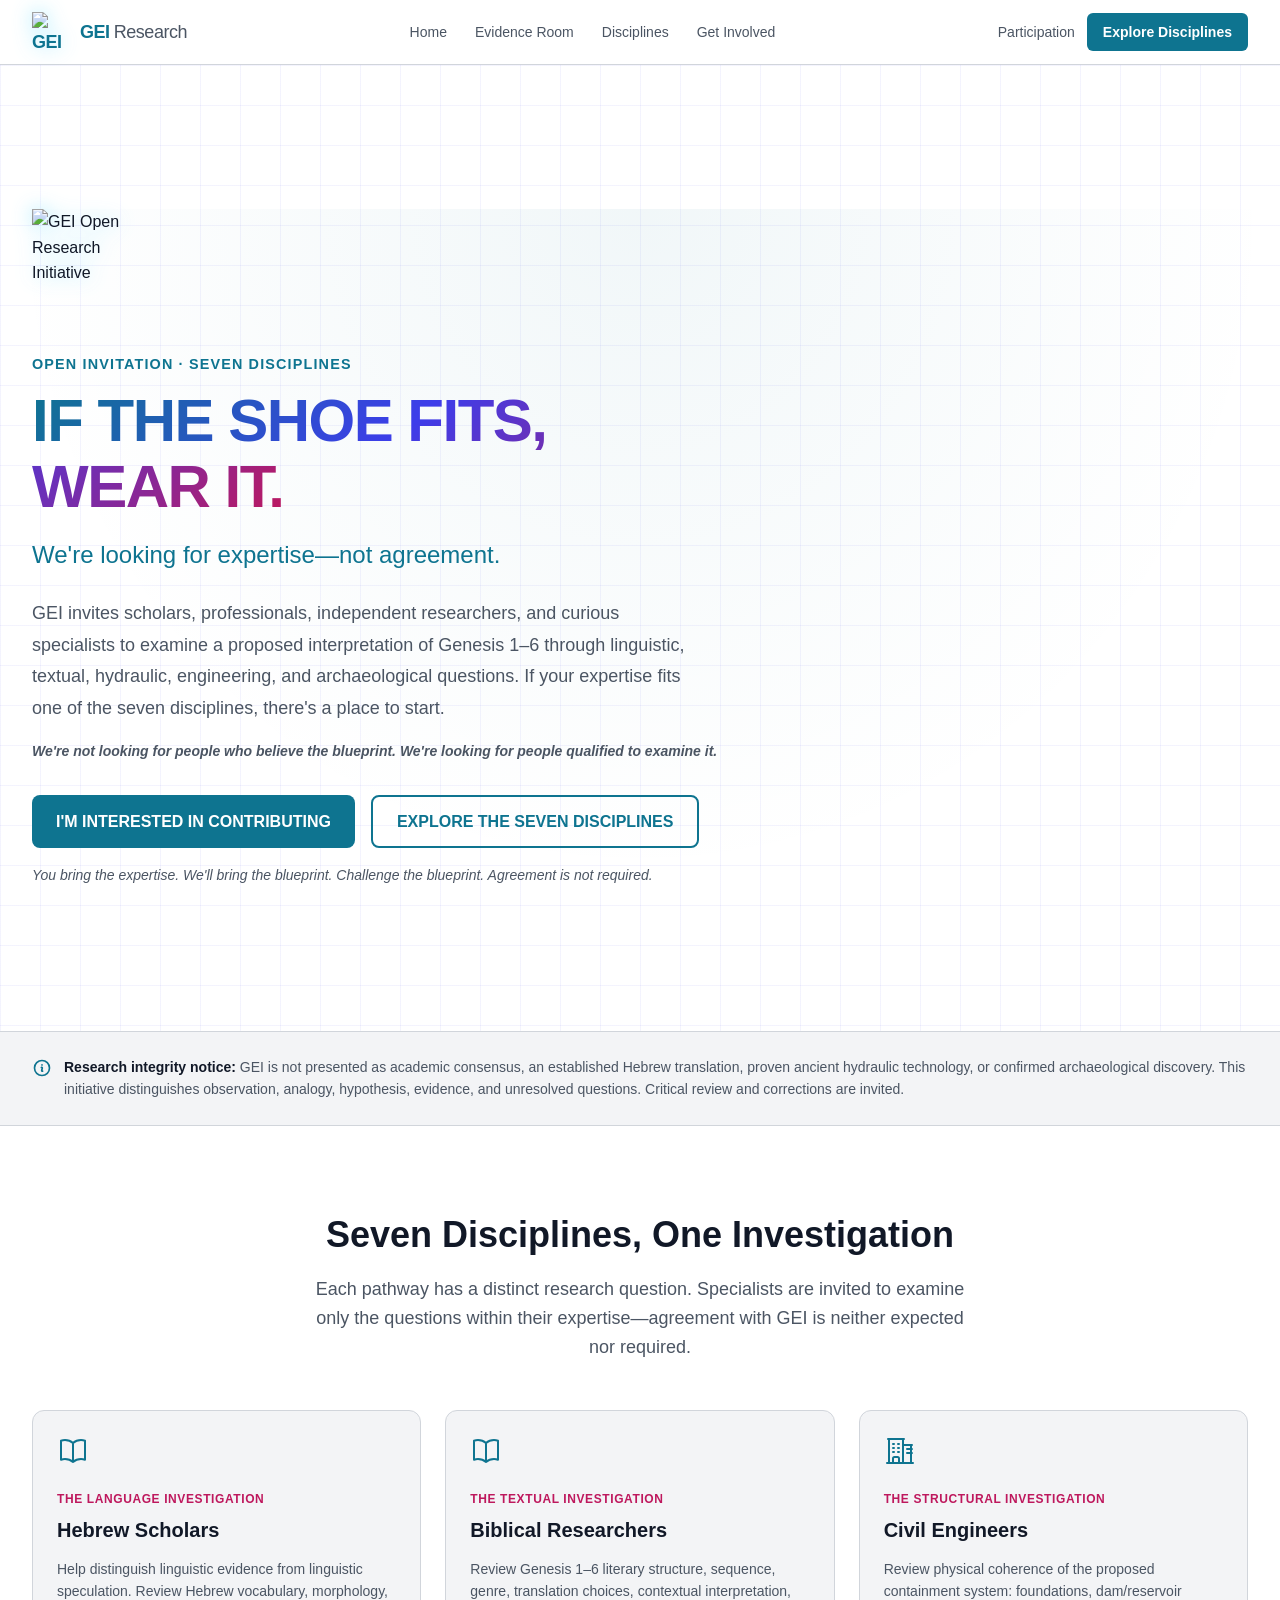
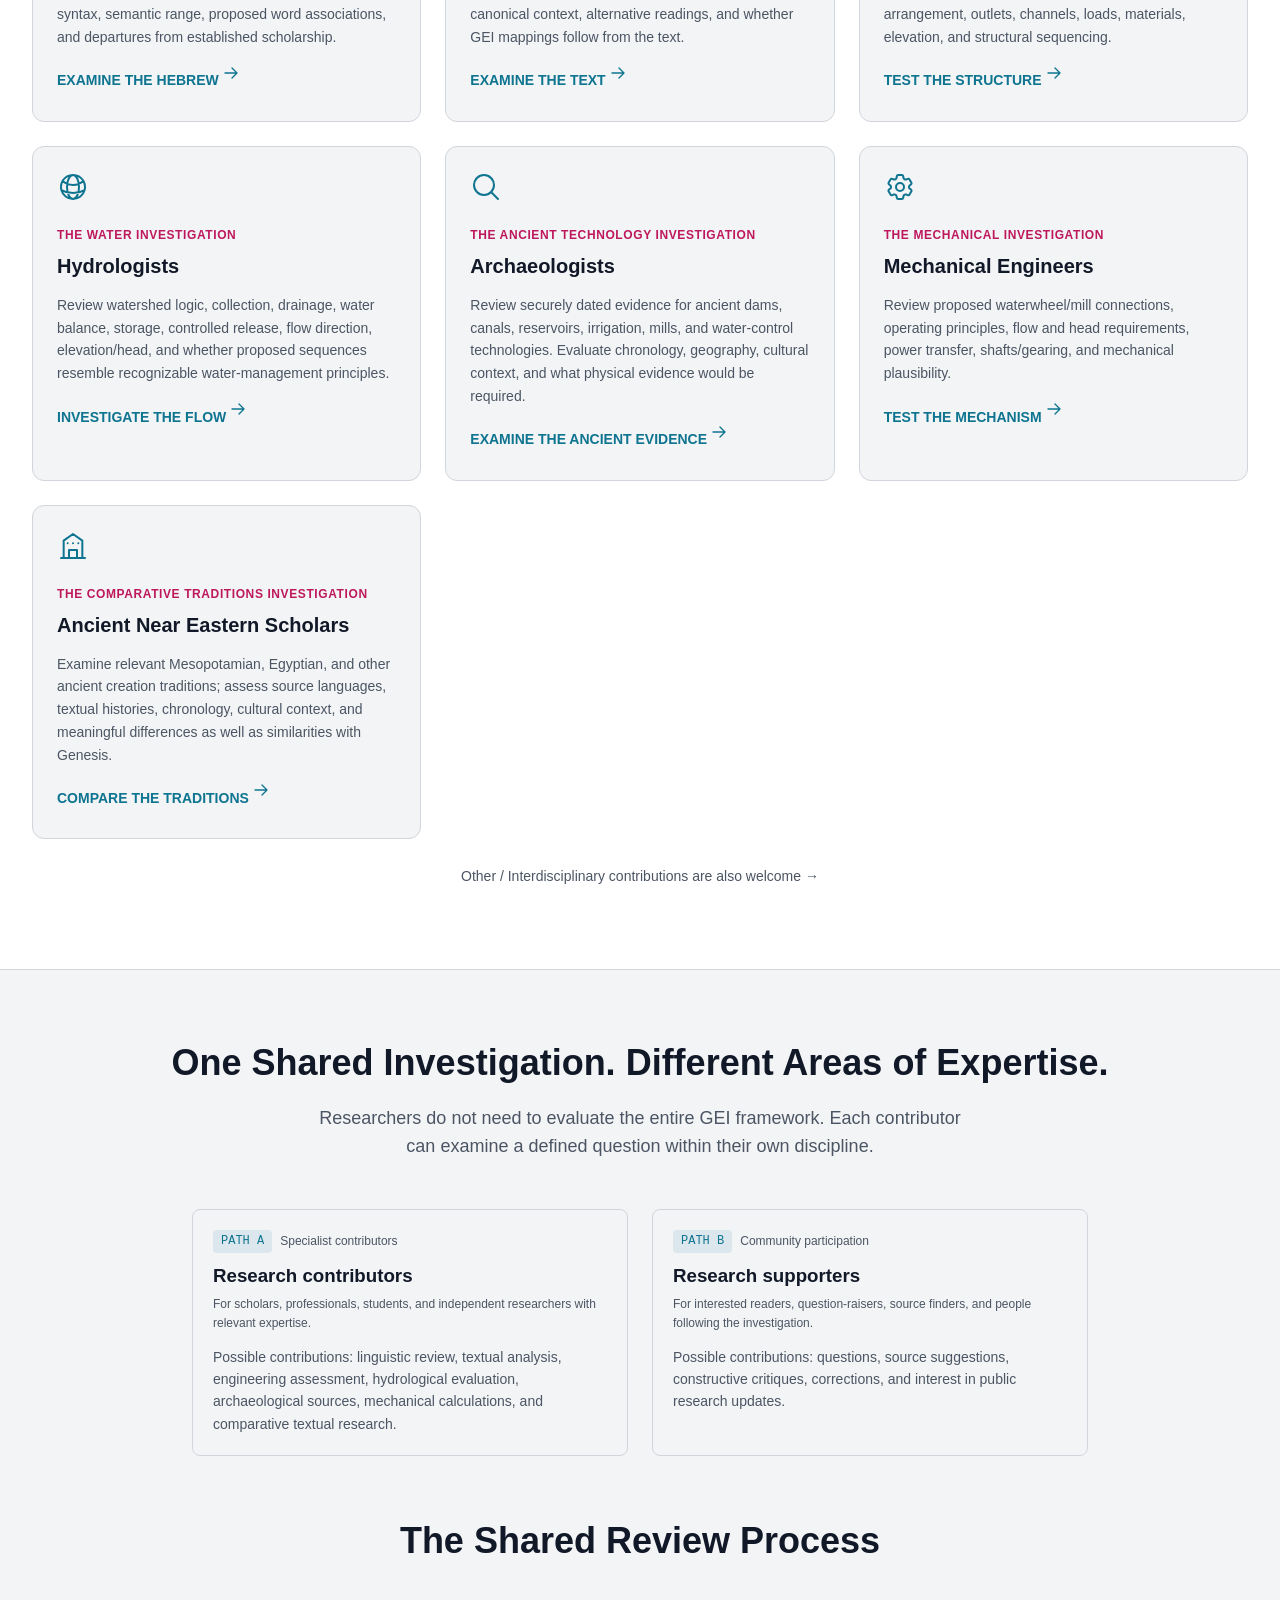
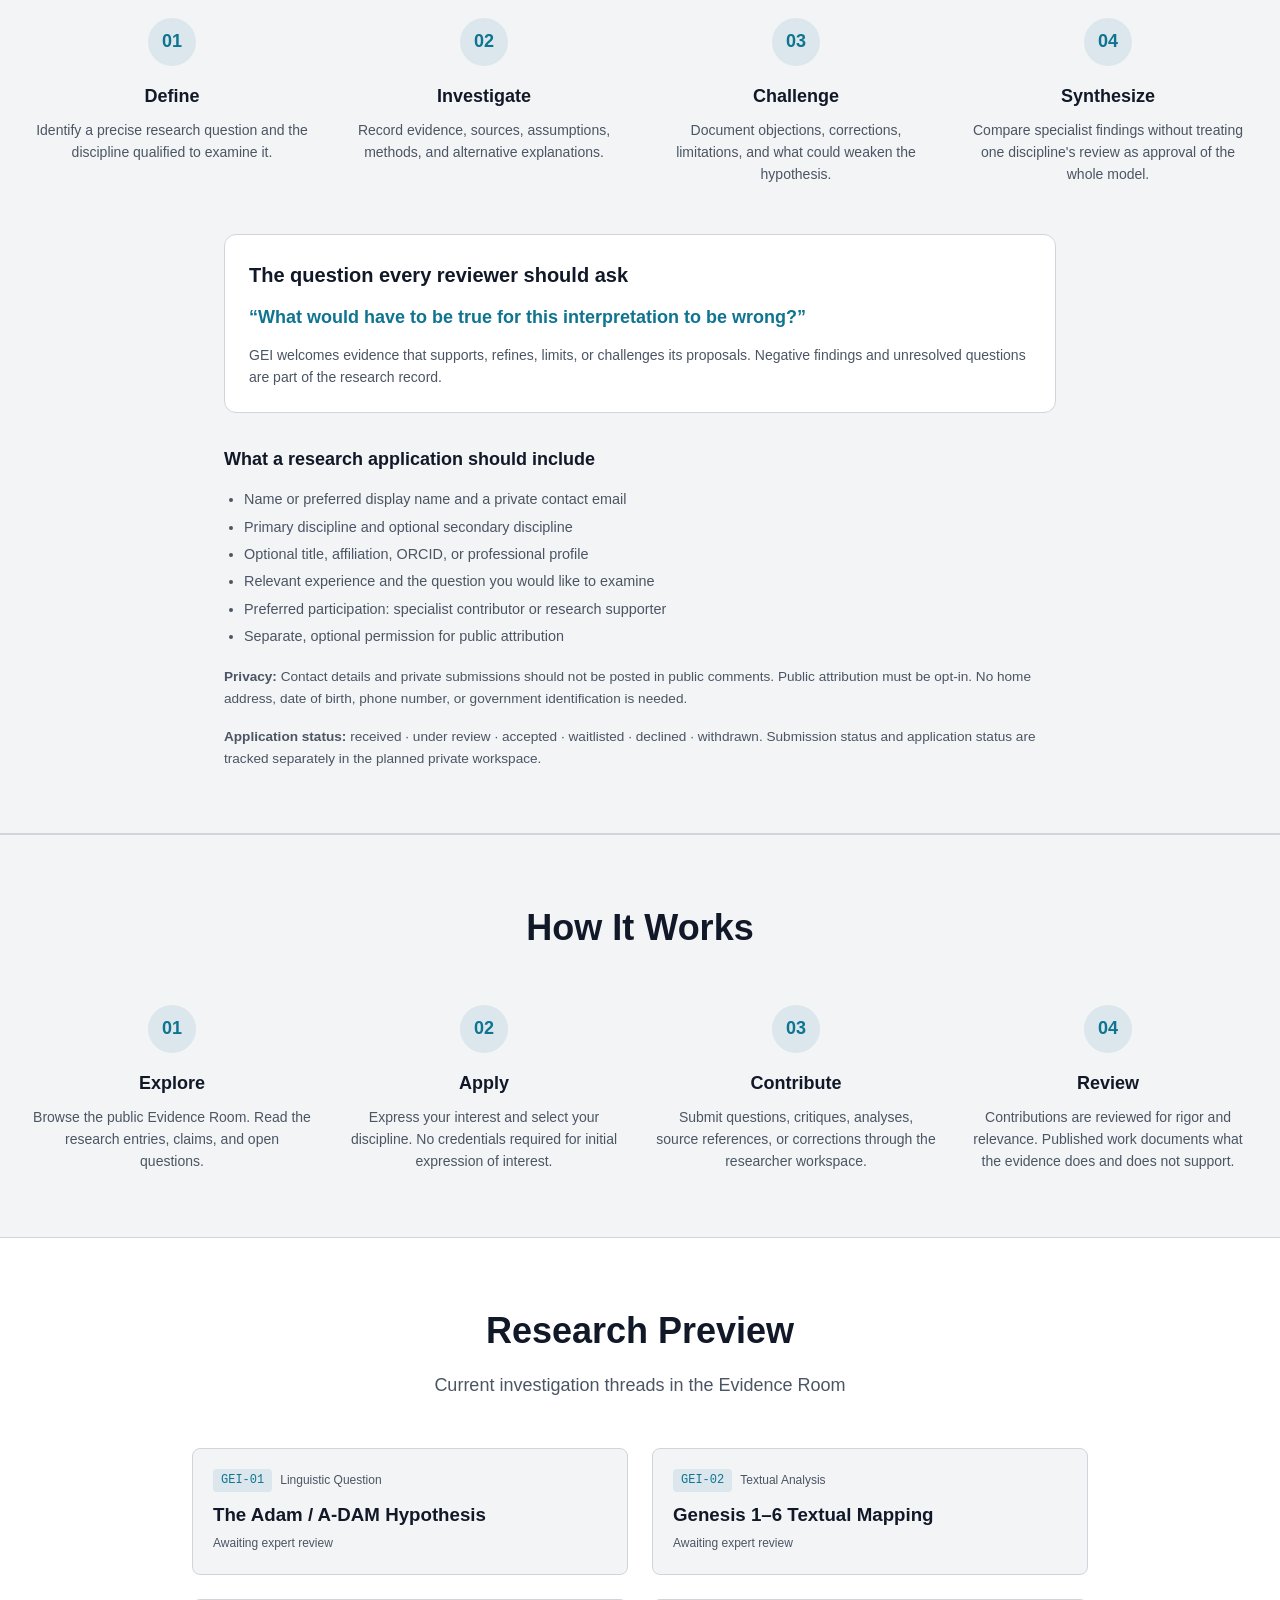
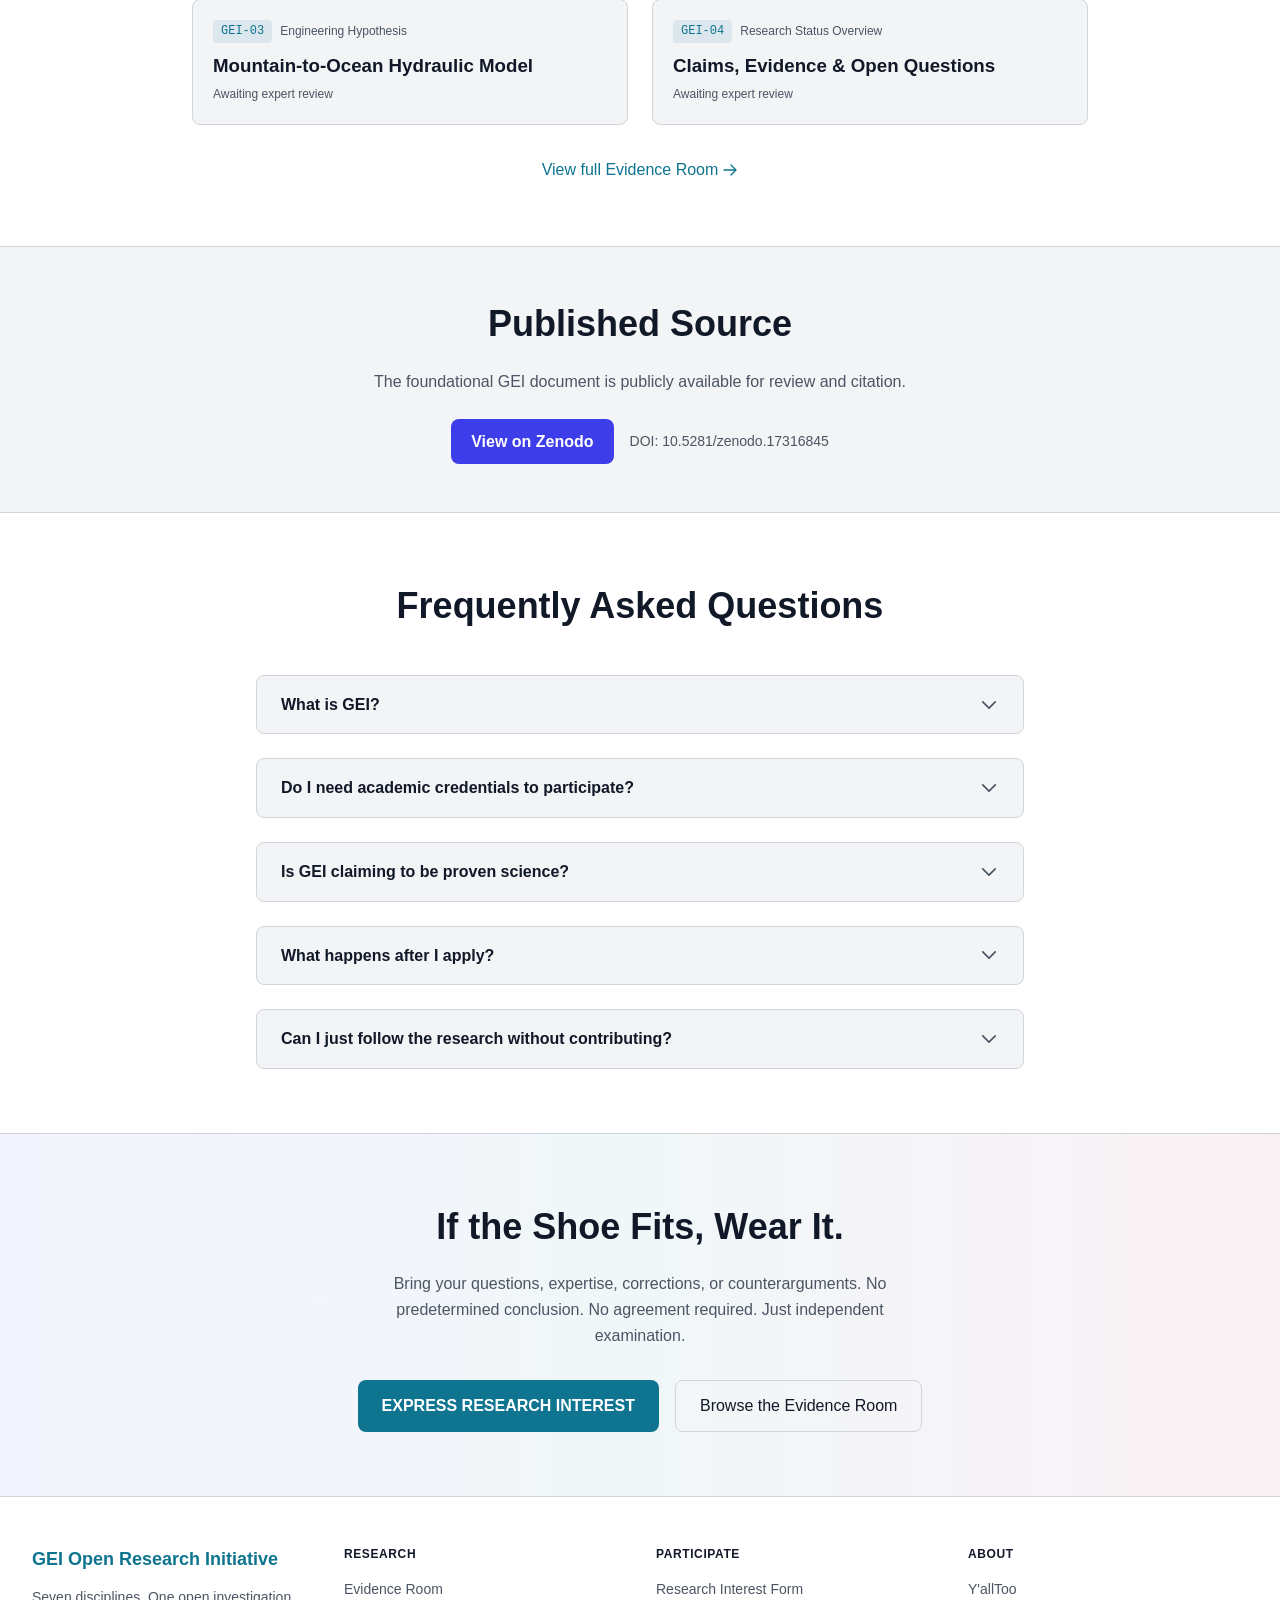
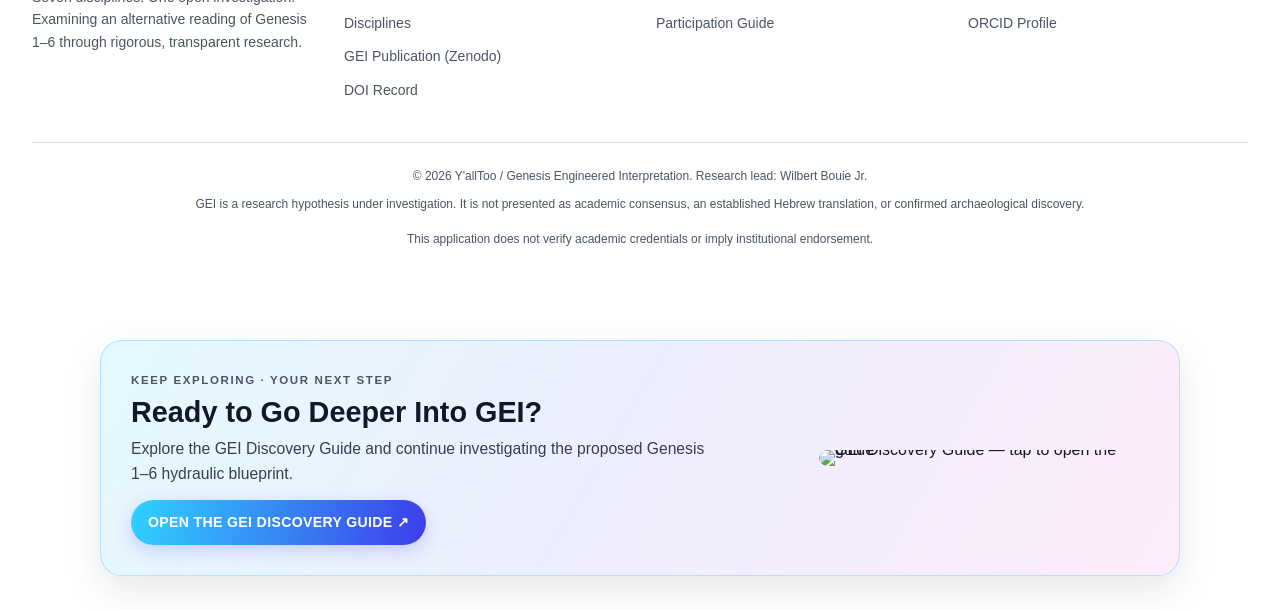
==== commit c2cba2ef: "Add GEI Discovery Guide GIF CTA" ====
--- a/index.html
+++ b/index.html
@@ -224,6 +224,21 @@
 ::-webkit-scrollbar-thumb{background:#d1d5db;border-radius:4px}
 ::-webkit-scrollbar-thumb:hover{background:#9ca3af}
 </style>
+
+<style id="gei-discovery-guide-cta-style">
+.gei-guide-cta{box-sizing:border-box;width:min(1080px,calc(100% - 32px));margin:42px auto 34px;padding:clamp(18px,3vw,30px);display:flex;align-items:center;justify-content:center;gap:clamp(18px,3vw,34px);border:1px solid rgba(47,210,255,.35);border-radius:22px;background:linear-gradient(120deg,rgba(47,210,255,.13),rgba(61,61,234,.09),rgba(243,16,186,.08));box-shadow:0 14px 36px rgba(10,30,60,.10);color:inherit;text-align:left;font-family:inherit;position:relative;isolation:isolate}
+.gei-guide-cta-copy{flex:1;min-width:0}
+.gei-guide-cta-kicker{display:block;margin:0 0 7px;font-size:.72rem;font-weight:850;letter-spacing:.14em;text-transform:uppercase;opacity:.72}
+.gei-guide-cta h2{margin:0 0 8px;font-size:clamp(1.25rem,3vw,1.8rem);line-height:1.15;font-weight:900}
+.gei-guide-cta p{margin:0;max-width:590px;font-size:.98rem;line-height:1.55;opacity:.82}
+.gei-guide-cta-link{display:inline-flex;align-items:center;justify-content:center;margin-top:14px;padding:11px 17px;border-radius:999px;background:linear-gradient(100deg,#2fd2ff,#3d3dea);color:#fff!important;text-decoration:none!important;font-size:.88rem;font-weight:850;letter-spacing:.025em;box-shadow:0 6px 18px rgba(61,61,234,.2);transition:transform .2s ease,filter .2s ease}
+.gei-guide-cta-link:hover{transform:translateY(-2px);filter:brightness(1.06)}
+.gei-guide-cta-art{display:block;flex:0 1 330px;max-width:38%;border-radius:15px;overflow:hidden;line-height:0;outline-offset:4px}
+.gei-guide-cta-art img{display:block;width:100%;max-height:205px;object-fit:contain;border-radius:15px;transition:transform .35s ease}
+.gei-guide-cta-art:hover img{transform:scale(1.035)}
+@media(max-width:650px){.gei-guide-cta{flex-direction:column-reverse;align-items:stretch;text-align:center;margin:28px auto;padding:17px;gap:14px}.gei-guide-cta-art{max-width:100%;width:min(100%,390px);margin:0 auto}.gei-guide-cta-art img{max-height:190px}.gei-guide-cta p{margin-inline:auto}}
+@media(prefers-reduced-motion:reduce){.gei-guide-cta-link,.gei-guide-cta-art img{transition:none}}
+</style>
 </head>
 <body>
 
@@ -542,5 +557,18 @@
   }
 })();
 </script>
+
+<section class="gei-guide-cta" aria-label="Get the GEI Discovery Guide">
+  <div class="gei-guide-cta-copy">
+    <span class="gei-guide-cta-kicker">Keep exploring · Your next step</span>
+    <h2>Ready to Go Deeper Into GEI?</h2>
+    <p>Explore the GEI Discovery Guide and continue investigating the proposed Genesis 1–6 hydraulic blueprint.</p>
+    <a class="gei-guide-cta-link" href="https://www.yalltoo.com/gei-discovery-guide-" target="_blank" rel="noopener noreferrer">OPEN THE GEI DISCOVERY GUIDE ↗</a>
+  </div>
+  <a class="gei-guide-cta-art" href="https://www.yalltoo.com/gei-discovery-guide-" target="_blank" rel="noopener noreferrer" aria-label="Open the GEI Discovery Guide in a new tab">
+    <img src="https://assets.zyrosite.com/YZ9jg46Bljs5wOZR/inshot_20260808_192709068-u7bYAfdJRGRfnEfC.gif" alt="GEI Discovery Guide — tap to open the guide" loading="lazy" decoding="async">
+  </a>
+</section>
+
 </body>
 </html>
